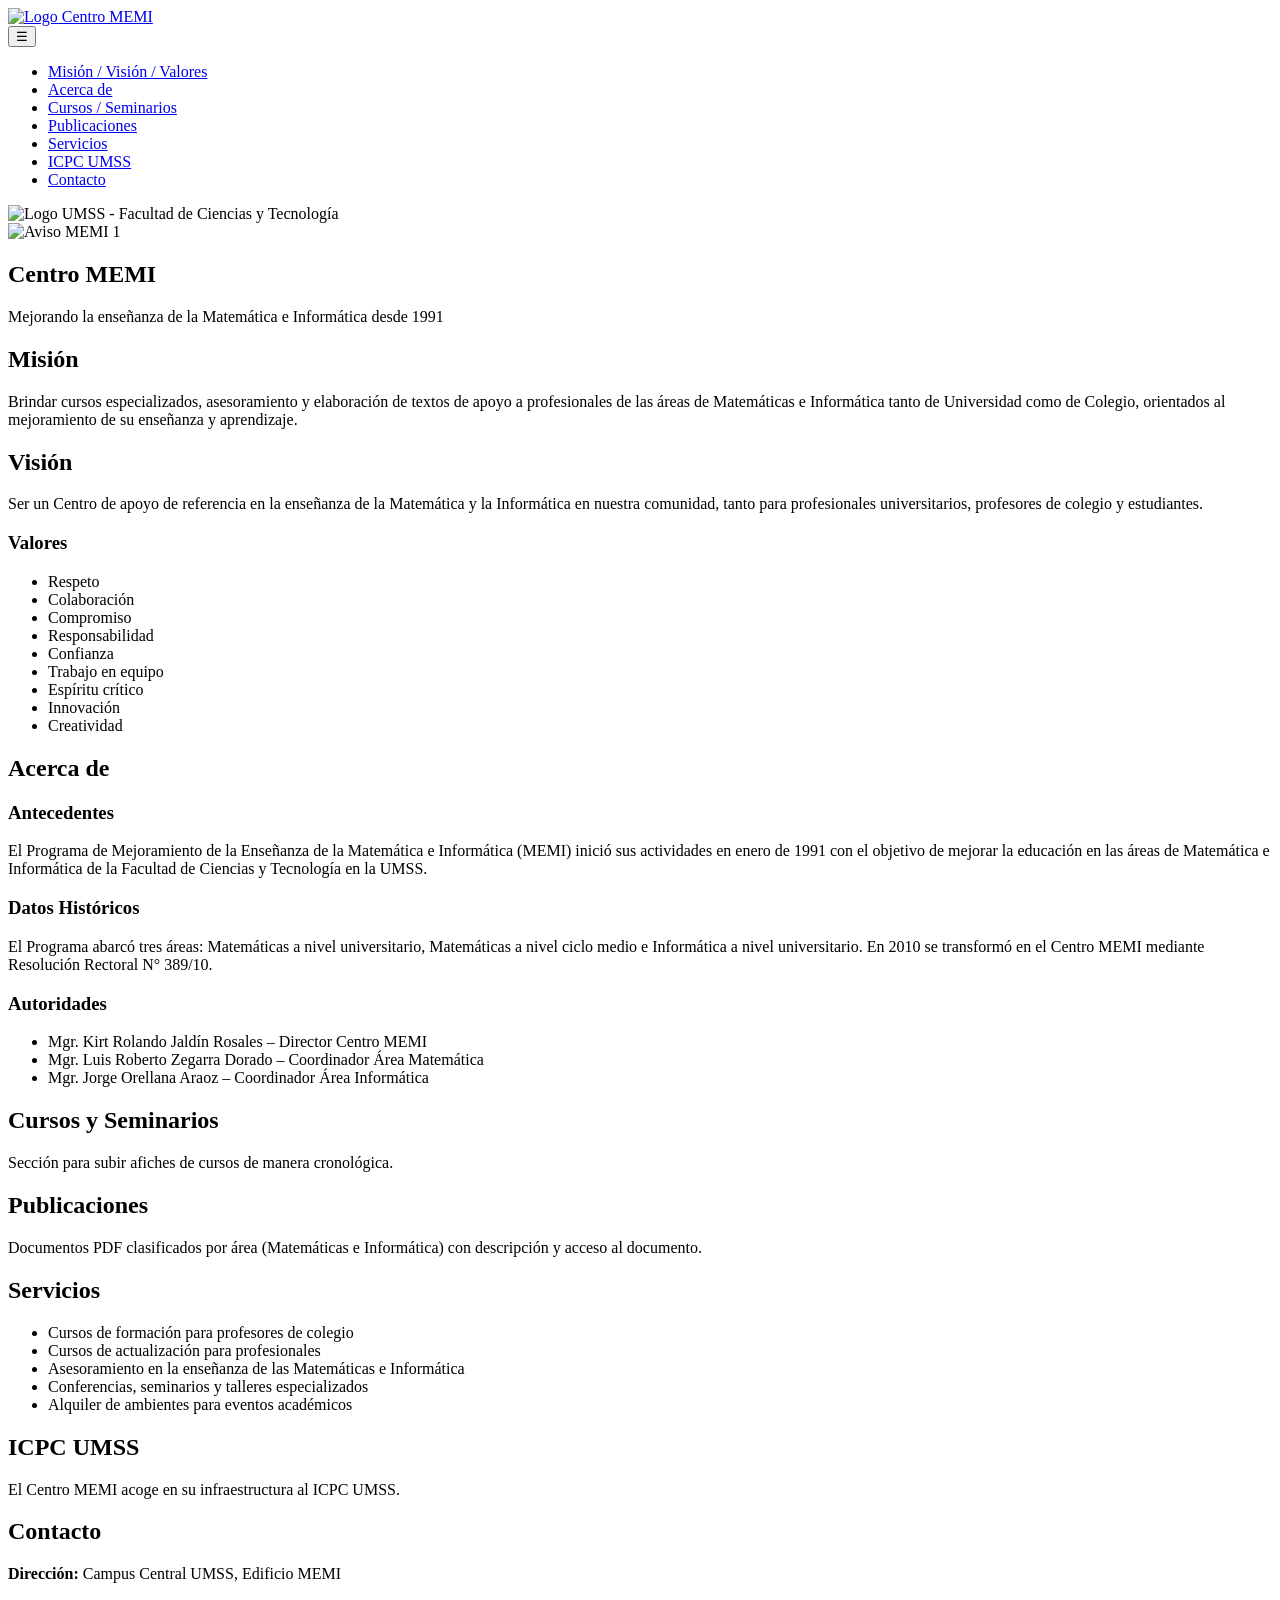
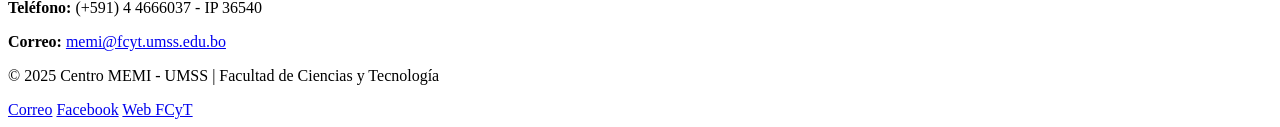
==== index.html @ d258f908 "Add header and footer components with partial loading functionality - Implemented header component w" ====
<!DOCTYPE html>
<html lang="es">
<head>
  <meta charset="UTF-8">
  <meta name="viewport" content="width=device-width, initial-scale=1.0">
  <title>Centro MEMI - UMSS</title>
  <meta name="description" content="Centro de Mejoramiento de la Enseñanza de la Matemática e Informática - UMSS. Cursos, publicaciones y servicios académicos.">
  <link rel="icon" type="image/png" href="img/logos/memi.png">
</head>

<body>

  <!-- Header -->
  <div id="header-container"></div>

  <!-- Carrusel / avisos -->
  <section class="carousel" id="carousel">
    <div class="carousel-item active">
      <img src="img/hero/hero1.jpg" alt="Aviso MEMI 1">
      <div class="carousel-caption">
        <h2>Centro MEMI</h2>
        <p>Mejorando la enseñanza de la Matemática e Informática desde 1991</p>
      </div>
    </div>
    <!-- Más slides aquí -->
  </section>

  <!-- Misión / Visión / Valores -->
  <section id="mvv">
    <div class="container">
      <h2>Misión</h2>
      <p>Brindar cursos especializados, asesoramiento y elaboración de textos de apoyo a profesionales de las áreas de Matemáticas e Informática tanto de Universidad como de Colegio, orientados al mejoramiento de su enseñanza y aprendizaje.</p>

      <h2>Visión</h2>
      <p>Ser un Centro de apoyo de referencia en la enseñanza de la Matemática y la Informática en nuestra comunidad, tanto para profesionales universitarios, profesores de colegio y estudiantes.</p>

      <h3>Valores</h3>
      <ul>
        <li>Respeto</li>
        <li>Colaboración</li>
        <li>Compromiso</li>
        <li>Responsabilidad</li>
        <li>Confianza</li>
        <li>Trabajo en equipo</li>
        <li>Espíritu crítico</li>
        <li>Innovación</li>
        <li>Creatividad</li>
      </ul>
    </div>
  </section>

  <!-- Acerca de -->
  <section id="about">
    <div class="container">
      <h2>Acerca de</h2>

      <article>
        <h3>Antecedentes</h3>
        <p>El Programa de Mejoramiento de la Enseñanza de la Matemática e Informática (MEMI) inició sus actividades en enero de 1991 con el objetivo de mejorar la educación en las áreas de Matemática e Informática de la Facultad de Ciencias y Tecnología en la UMSS.</p>
      </article>

      <article>
        <h3>Datos Históricos</h3>
        <p>El Programa abarcó tres áreas: Matemáticas a nivel universitario, Matemáticas a nivel ciclo medio e Informática a nivel universitario. En 2010 se transformó en el Centro MEMI mediante Resolución Rectoral N° 389/10.</p>
      </article>

      <article>
        <h3>Autoridades</h3>
        <ul>
          <li>Mgr. Kirt Rolando Jaldín Rosales – Director Centro MEMI</li>
          <li>Mgr. Luis Roberto Zegarra Dorado – Coordinador Área Matemática</li>
          <li>Mgr. Jorge Orellana Araoz – Coordinador Área Informática</li>
        </ul>
      </article>
    </div>
  </section>

  <!-- Cursos / Seminarios -->
  <section id="courses">
    <div class="container">
      <h2>Cursos y Seminarios</h2>
      <p>Sección para subir afiches de cursos de manera cronológica.</p>
      <!-- Aquí se mostrarán afiches (imágenes) dinámicamente -->
    </div>
  </section>

  <!-- Publicaciones -->
  <section id="publications">
    <div class="container">
      <h2>Publicaciones</h2>
      <p>Documentos PDF clasificados por área (Matemáticas e Informática) con descripción y acceso al documento.</p>
      <!-- Cards de publicaciones -->
    </div>
  </section>

  <!-- Servicios -->
  <section id="services">
    <div class="container">
      <h2>Servicios</h2>
      <ul>
        <li>Cursos de formación para profesores de colegio</li>
        <li>Cursos de actualización para profesionales</li>
        <li>Asesoramiento en la enseñanza de las Matemáticas e Informática</li>
        <li>Conferencias, seminarios y talleres especializados</li>
        <li>Alquiler de ambientes para eventos académicos</li>
      </ul>
    </div>
  </section>

  <!-- ICPC -->
  <section id="icpc">
    <div class="container">
      <h2>ICPC UMSS</h2>
      <p>El Centro MEMI acoge en su infraestructura al ICPC UMSS.</p>
      <!-- Aquí se podrán subir afiches, fotos y videos -->
    </div>
  </section>

  <!-- Contacto -->
  <section id="contact">
    <div class="container">
      <h2>Contacto</h2>
      <p><strong>Dirección:</strong> Campus Central UMSS, Edificio MEMI</p>
      <p><strong>Teléfono:</strong> (+591) 4 4666037 - IP 36540</p>
      <p><strong>Correo:</strong> <a href="mailto:memi@fcyt.umss.edu.bo">memi@fcyt.umss.edu.bo</a></p>
      <div id="map">
        <!-- Aquí irá un mapa embebido o imagen -->
      </div>
    </div>
  </section>

  <!-- Footer -->
  <footer>
    <div class="container footer-container">
      <p>© 2025 Centro MEMI - UMSS | Facultad de Ciencias y Tecnología</p>
      <div class="footer-links">
        <a href="mailto:memi@fcyt.umss.edu.bo">Correo</a>
        <a href="https://www.facebook.com/memiumss" target="_blank">Facebook</a>
        <a href="https://www.fcyt.umss.edu.bo" target="_blank">Web FCyT</a>
      </div>
    </div>
  </footer>

  <script type="module" src="js/entries/home.entry.js"></script>
</body>
</html>
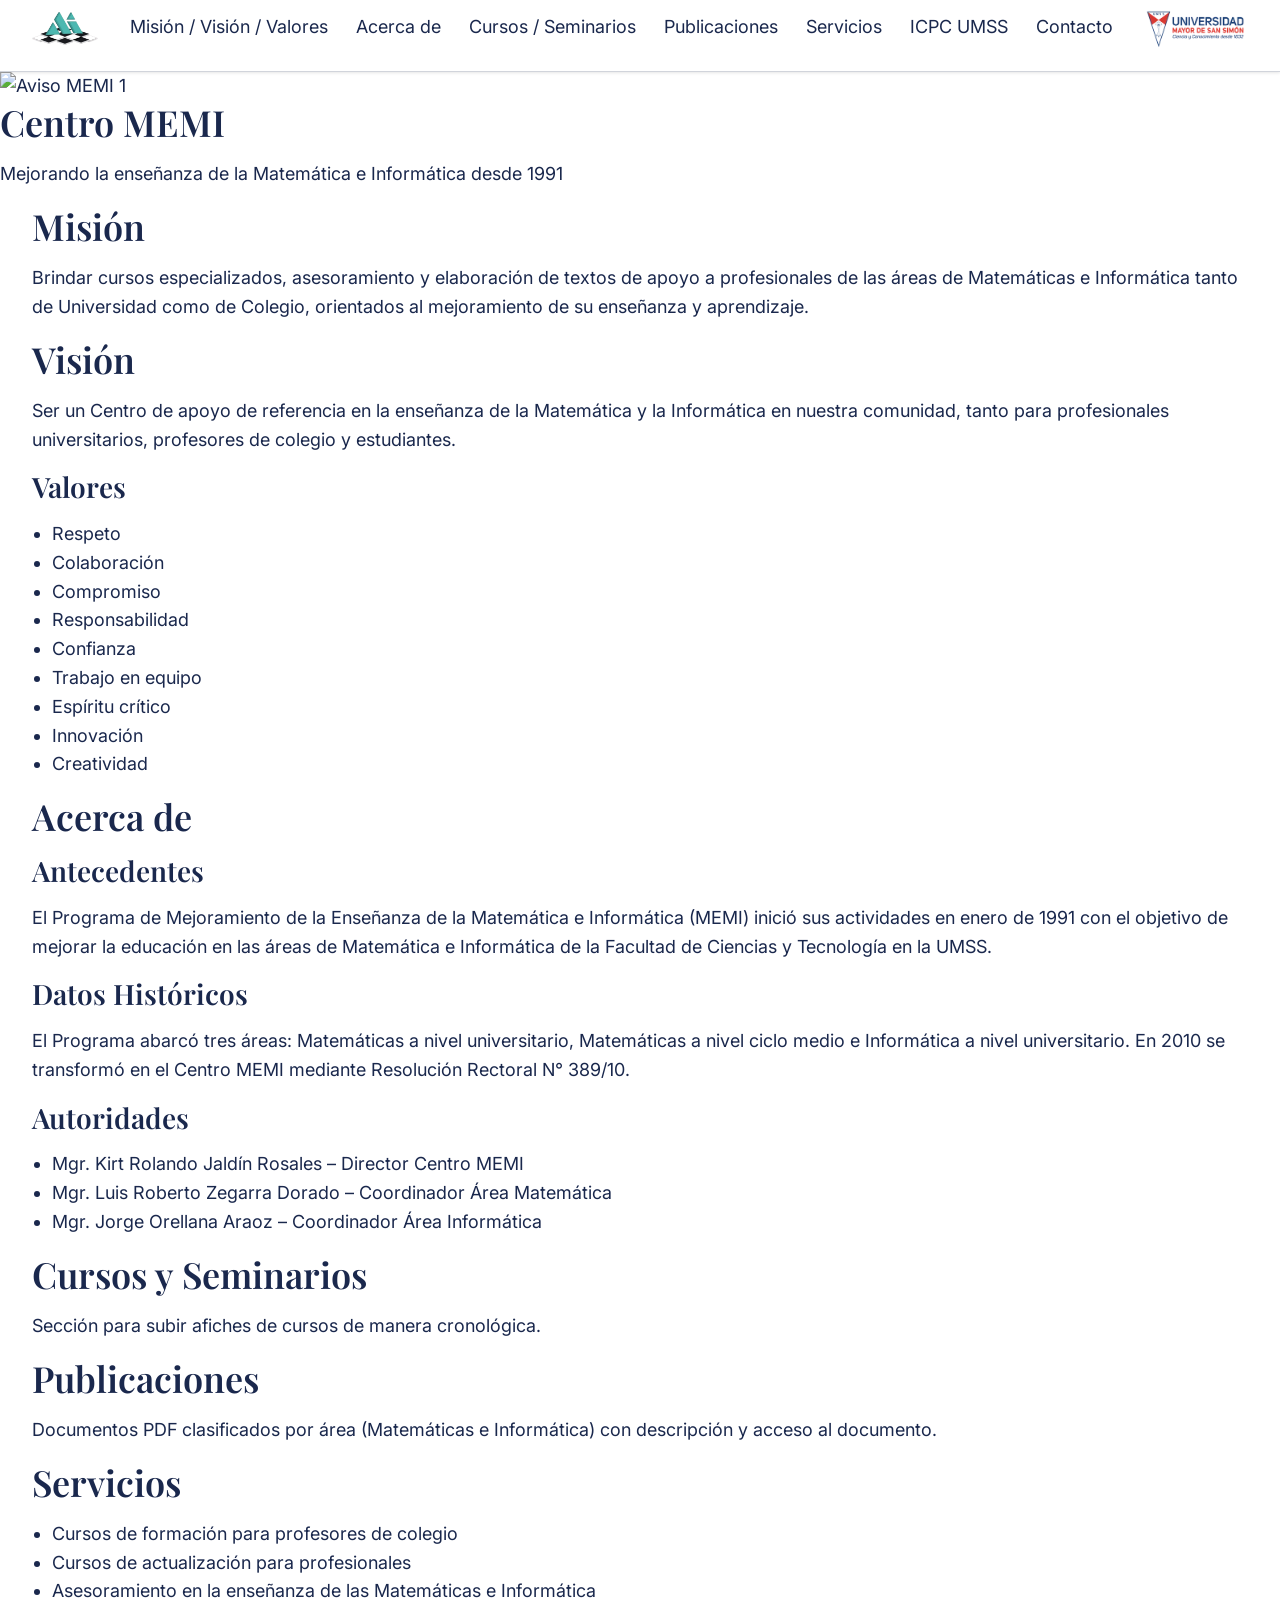
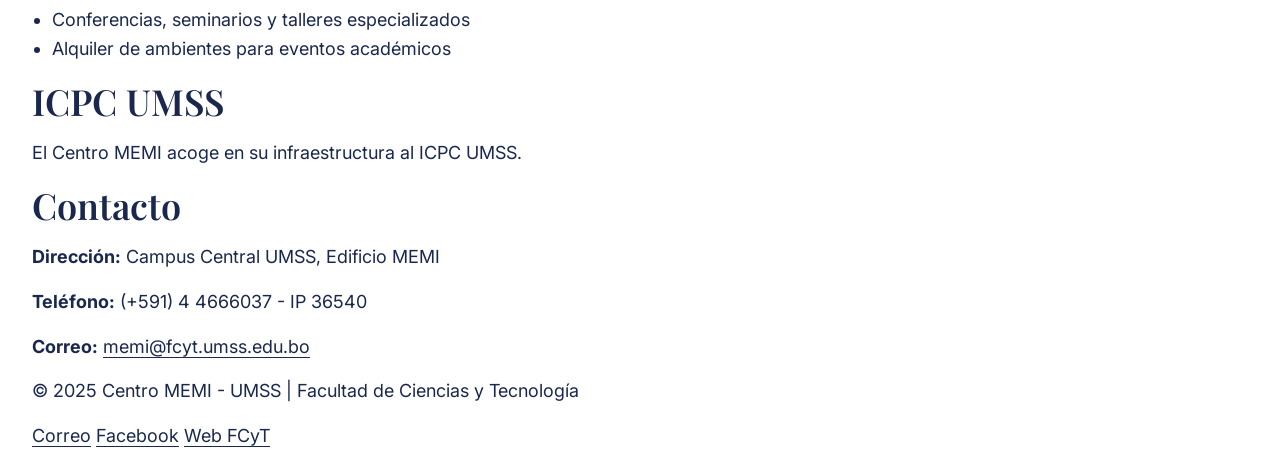
==== commit d0f7656b: "Enhance MEMI website styles and structure: add responsive layout, improve typography, implement mobi" ====
--- a/index.html
+++ b/index.html
@@ -4,8 +4,18 @@
   <meta charset="UTF-8">
   <meta name="viewport" content="width=device-width, initial-scale=1.0">
   <title>Centro MEMI - UMSS</title>
-  <meta name="description" content="Centro de Mejoramiento de la Enseñanza de la Matemática e Informática - UMSS. Cursos, publicaciones y servicios académicos.">
+  <meta name="description" content="Centro de Mejoramiento de la Enseñanza de la Matemática e Informática - UMSS.">
   <link rel="icon" type="image/png" href="img/logos/memi.png">
+
+  <!-- Vincular hojas de estilo en orden -->
+  <link rel="stylesheet" href="css/variables.css">
+  <link rel="stylesheet" href="css/base.css">
+  <link rel="stylesheet" href="css/layout.css">
+  <link rel="stylesheet" href="css/components.css">
+  <link rel="stylesheet" href="css/pages/home.css">
+
+  <!-- Tipografías externas (Google Fonts) -->
+  <link href="https://fonts.googleapis.com/css2?family=Inter:wght@400;500;600&family=Playfair+Display:wght@400;600&display=swap" rel="stylesheet">
 </head>
 
 <body>
@@ -130,16 +140,7 @@
   </section>
 
   <!-- Footer -->
-  <footer>
-    <div class="container footer-container">
-      <p>© 2025 Centro MEMI - UMSS | Facultad de Ciencias y Tecnología</p>
-      <div class="footer-links">
-        <a href="mailto:memi@fcyt.umss.edu.bo">Correo</a>
-        <a href="https://www.facebook.com/memiumss" target="_blank">Facebook</a>
-        <a href="https://www.fcyt.umss.edu.bo" target="_blank">Web FCyT</a>
-      </div>
-    </div>
-  </footer>
+  <div id="footer-container"></div>
 
   <script type="module" src="js/entries/home.entry.js"></script>
 </body>
--- a/css/variables.css
+++ b/css/variables.css
@@ -0,0 +1,92 @@
+:root {
+  /* Paleta de colores */
+  --color-azul-profundo: #1A284D;
+  --color-gris-claro: #f1f0f0;
+  --color-gris-medio: #B0B0B0;
+  --color-verde-memi: #349296;
+  --color-rojo-umss: #aa2b2c;
+  --color-blanco: #FFFFFF;
+
+  /* Tipografía */
+  --font-heading: 'Playfair Display', serif;
+  --font-body: 'Inter', sans-serif;
+  --weight-body: 400;
+  --weight-heading: 600;
+
+  /* Tamaños base (MÓVIL) */
+  --text-base: 16px;
+  --text-h1: 2.25rem;  /* ~36px en móvil */
+  --text-h2: 1.75rem;
+  --text-h3: 1.375rem;
+  --text-h4: 1.125rem;
+  --text-small: 0.875rem;
+
+  /* Alturas de línea */
+  --lh-body: 1.6;
+  --lh-heading: 1.2;
+
+  /* Espaciado (escala) */
+  --space-1: 0.25rem;
+  --space-2: 0.5rem;
+  --space-3: 0.75rem;
+  --space-4: 1rem;
+  --space-5: 1.5rem;
+  --space-6: 2rem;
+
+  /* Layout base */
+  --container-max: 1200px;
+  --gutter-inline: 1rem;      /* padding lateral en móvil */
+
+  /* Header */
+  --header-h-mobile: 56px;
+  --header-h-desktop: 72px;
+  --z-header: 1000;
+  --z-overlay: 1100;
+
+  /* Bordes, radios y sombras */
+  --radius-s: 6px;
+  --radius-m: 10px;
+  --shadow-1: 0 1px 3px rgb(0 0 0 / 10%);
+  --shadow-2: 0 6px 18px rgb(0 0 0 / 12%);
+
+  /* Estados de foco */
+  --focus-outline: 2px solid var(--color-verde-memi);
+  --focus-shadow: 0 0 0 3px rgb(52 146 150 / 35%);
+}
+
+/* Mejora tipográfica y layout en tablet+ */
+@media (min-width: 768px) {
+  :root {
+    --text-base: 17px;
+    --text-h1: 2.5rem;   /* ~40px */
+    --text-h2: 2rem;
+    --text-h3: 1.5rem;
+    --text-h4: 1.25rem;
+
+    --gutter-inline: 1.5rem;
+  }
+}
+
+/* Desktop amplio */
+@media (min-width: 1280px) {
+  :root {
+    --text-base: 18px;
+    --text-h1: 3rem;     /* ~48px */
+    --text-h2: 2.25rem;
+    --text-h3: 1.75rem;
+    --text-h4: 1.25rem;  /* mantenemos h4 cómodo */
+
+    --gutter-inline: 2rem;
+    --container-max: 1280px;
+  }
+}
+
+/* OPCIÓN alternativa: tipografía fluida con clamp() (si la prefieres en lugar de media queries)
+:root {
+  --text-base: clamp(15px, 1vw + 12px, 18px);
+  --text-h1: clamp(2rem, 4vw + 1rem, 3rem);
+  --text-h2: clamp(1.5rem, 2.5vw + 0.5rem, 2.25rem);
+  --text-h3: clamp(1.25rem, 1.2vw + 0.75rem, 1.75rem);
+  --text-h4: clamp(1.125rem, 0.6vw + 0.75rem, 1.25rem);
+}
+*/
--- a/css/base.css
+++ b/css/base.css
@@ -0,0 +1,83 @@
+/* Box sizing universal */
+*, *::before, *::after { box-sizing: border-box; }
+
+/* Preferencias y suavizados */
+html {
+  font-size: 100%;
+  -webkit-text-size-adjust: 100%;
+  color-scheme: light;
+  scroll-behavior: smooth;
+}
+
+/* Base tipográfica y colores */
+body {
+  margin: 0;
+  font-family: var(--font-body);
+  font-weight: var(--weight-body);
+  font-size: var(--text-base);
+  line-height: var(--lh-body);
+  color: var(--color-azul-profundo);
+  background-color: var(--color-blanco);
+  text-rendering: optimizeLegibility;
+  -webkit-font-smoothing: antialiased;
+  -moz-osx-font-smoothing: grayscale;
+}
+
+/* Headings */
+h1, h2, h3, h4 {
+  margin: 0 0 var(--space-4);
+  font-family: var(--font-heading);
+  font-weight: var(--weight-heading);
+  line-height: var(--lh-heading);
+  color: var(--color-azul-profundo);
+}
+h1 { font-size: var(--text-h1); }
+h2 { font-size: var(--text-h2); }
+h3 { font-size: var(--text-h3); }
+h4 { font-size: var(--text-h4); }
+
+p, ul, ol { margin: 0 0 var(--space-4); }
+ul, ol { padding-left: 1.25rem; }
+
+/* Imágenes y medios */
+img, svg, video, canvas {
+  display: block;
+  max-width: 100%;
+  height: auto;
+}
+
+/* Formularios */
+button, input, select, textarea {
+  font: inherit;
+  color: inherit;
+}
+
+/* Enlaces: accesibles y elegantes por defecto */
+a {
+  color: inherit;
+  text-decoration: underline;
+  text-underline-offset: 0.2em;
+  text-decoration-thickness: from-font;
+}
+a:hover { text-decoration-thickness: 0.14em; }
+a:focus-visible {
+  outline: var(--focus-outline);
+  outline-offset: 2px;
+  box-shadow: var(--focus-shadow);
+}
+
+/* Selección de texto */
+::selection {
+  background: var(--color-verde-memi);
+  color: var(--color-blanco);
+}
+
+/* Respeto a usuarios con motion reducido */
+@media (prefers-reduced-motion: reduce) {
+  * {
+    animation-duration: 0.01ms !important;
+    animation-iteration-count: 1 !important;
+    transition-duration: 0.01ms !important;
+    scroll-behavior: auto !important;
+  }
+}
--- a/css/layout.css
+++ b/css/layout.css
@@ -0,0 +1,59 @@
+/* ===== Contenedor fluido ===== */
+.container {
+  max-width: var(--container-max);
+  padding-inline: var(--gutter-inline);
+  margin-inline: auto;
+}
+
+/* ===== Header sticky (mobile first) ===== */
+header {
+  position: sticky;
+  top: 0;
+  z-index: var(--z-header);
+  background: var(--color-blanco);
+  border-bottom: 1px solid color-mix(in oklab, var(--color-azul-profundo) 20%, transparent);
+  box-shadow: var(--shadow-1);
+  min-height: var(--header-h-mobile);
+  display: block;
+}
+
+/* Distribución interna del header en móvil:
+   logo MEMI | toggle | logo UMSS */
+.header-container {
+  display: grid;
+  grid-template-columns: auto 48px auto;
+  align-items: center;
+  gap: var(--space-3);
+  min-height: var(--header-h-mobile);
+}
+
+/* Logos: altura coherente y sin deformación */
+.logo-memi img,
+.logo-umss img {
+  height: 36px;
+  width: auto;
+}
+
+/* Alineaciones por defecto (mobile):
+   MEMI a la izquierda, toggle centrado, UMSS a la derecha */
+.logo-memi { justify-self: start; }
+.menu-toggle { justify-self: center; }
+.logo-umss { justify-self: end; }
+
+/* Espaciado debajo del header para que el contenido no quede pegado */
+main { padding-top: var(--space-4); }
+
+/* ===== Breakpoint tablet/desktop ===== */
+@media (min-width: 768px) {
+  /* Header un poco más alto y con más “aire” */
+  header { min-height: var(--header-h-desktop); }
+
+  .header-container {
+    grid-template-columns: auto 1fr auto;   /* MEMI | NAV | UMSS */
+    gap: var(--space-4);
+  }
+
+  /* Logos ligeramente más grandes en desktop */
+  .logo-memi img,
+  .logo-umss img { height: 44px; }
+}
--- a/css/components.css
+++ b/css/components.css
@@ -0,0 +1,86 @@
+/* ===== Toggle (mobile) ===== */
+.menu-toggle {
+  appearance: none;
+  background: var(--color-blanco);
+  border: 1px solid var(--color-gris-medio);
+  border-radius: var(--radius-s);
+  line-height: 1;
+  padding: 0.5rem 0.75rem;
+  min-height: 44px;           /* touch target accesible */
+  min-width: 44px;
+  cursor: pointer;
+}
+.menu-toggle:focus-visible {
+  outline: var(--focus-outline);
+  box-shadow: var(--focus-shadow);
+}
+
+/* ===== Navegación (mobile first) ===== */
+.nav-menu {
+  display: none;              /* oculto por defecto en móvil */
+}
+.nav-menu.open {
+  display: block;             /* se abre con JS (class "open") */
+}
+
+/* Estilos del panel móvil cuando está abierto */
+.nav-menu.open ul {
+  list-style: none;
+  margin: 0;
+  padding: var(--space-3) 0;
+  border-top: 1px solid var(--color-gris-medio);
+}
+.nav-menu.open li + li { margin-top: 2px; }
+.nav-menu.open a {
+  display: block;
+  padding: 0.75rem;
+  border-radius: var(--radius-s);
+  text-decoration: none;
+  color: var(--color-azul-profundo);
+}
+.nav-menu.open a:hover {
+  background: var(--color-gris-claro);
+}
+.nav-menu.open a:focus-visible {
+  outline: var(--focus-outline);
+  box-shadow: var(--focus-shadow);
+}
+
+/* ===== Breakpoint: menú horizontal en ≥768px ===== */
+@media (min-width: 768px) {
+  /* Oculta el toggle, muestra nav en línea */
+  .menu-toggle { display: none; }
+  .nav-menu { display: block; }
+
+  .nav-menu ul {
+    display: flex;
+    align-items: center;
+    justify-content: center;     /* nav centrado */
+    list-style: none;
+    gap: clamp(0.5rem, 2vw, 1.25rem);
+    margin: 0;
+    padding: 0;
+  }
+
+  .nav-menu a {
+    display: inline-block;
+    padding: 0.5rem 0.25rem;
+    text-decoration: none;
+    color: var(--color-azul-profundo);
+    border-bottom: 2px solid transparent;
+    transition: border-color .2s ease;
+  }
+  .nav-menu a:hover {
+    border-bottom-color: var(--color-verde-memi); /* acento sutil */
+  }
+  .nav-menu a:focus-visible {
+    outline: var(--focus-outline);
+    box-shadow: var(--focus-shadow);
+  }
+}
+
+/* ===== Estado “activo” opcional (marca de sección) ===== */
+.nav-menu a.is-active {
+  border-bottom-color: var(--color-rojo-umss);
+  font-weight: 600;
+}
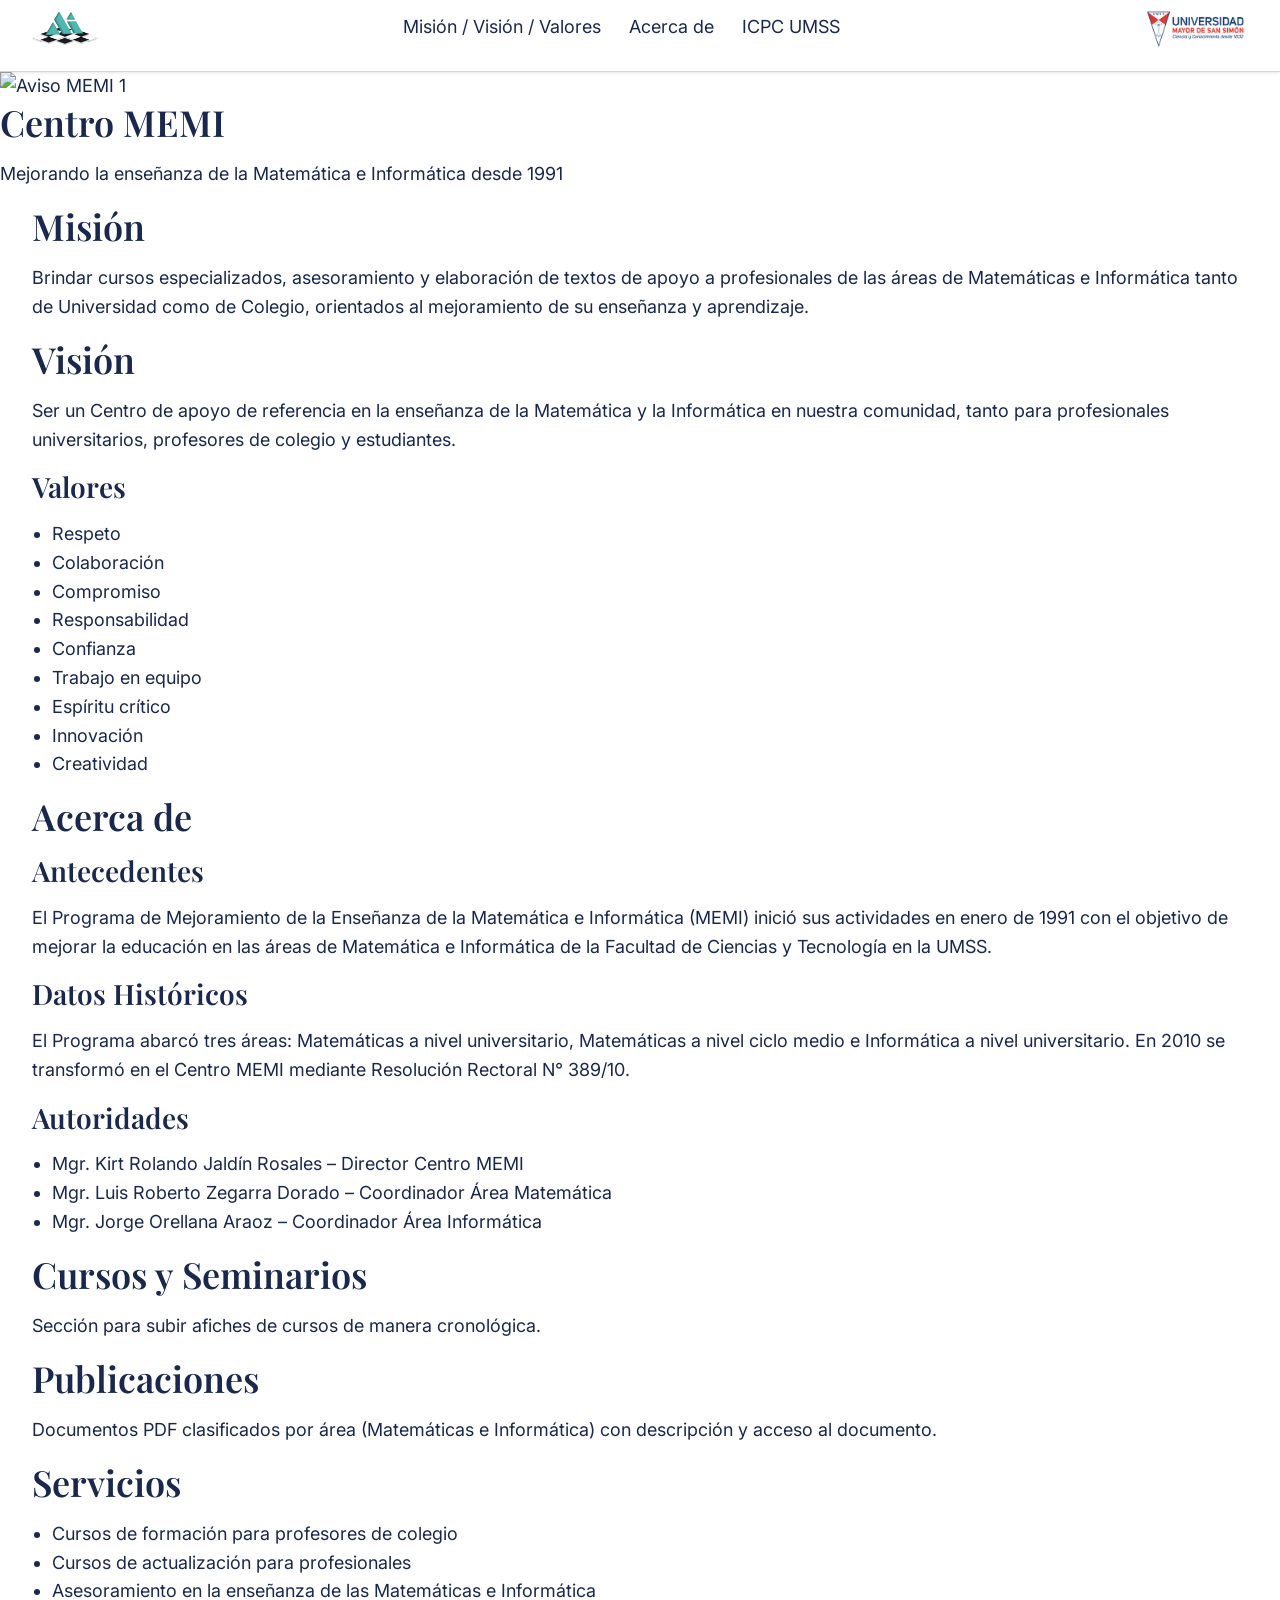
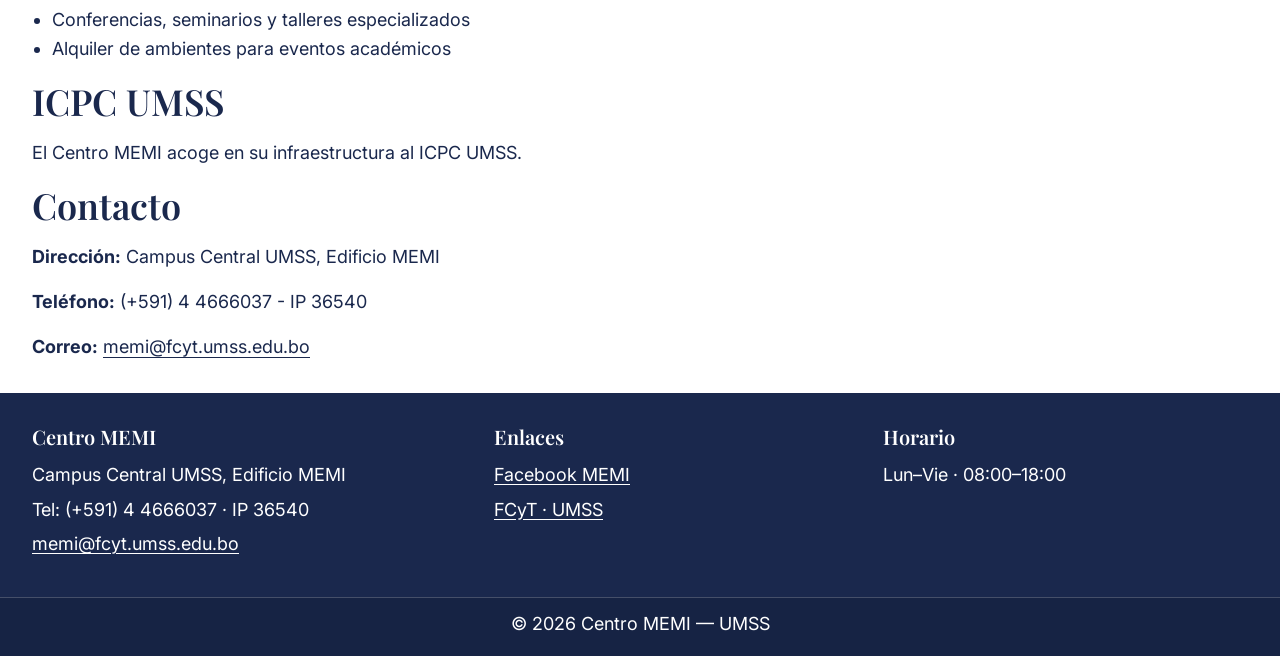
==== commit a48d07bb: "Implement mobile navigation panel: add styles and functionality for a collapsible navigation panel w" ====
--- a/index.html
+++ b/index.html
@@ -22,6 +22,8 @@
 
   <!-- Header -->
   <div id="header-container"></div>
+  
+
 
   <!-- Carrusel / avisos -->
   <section class="carousel" id="carousel">
--- a/css/layout.css
+++ b/css/layout.css
@@ -30,7 +30,7 @@
 /* Logos: altura coherente y sin deformación */
 .logo-memi img,
 .logo-umss img {
-  height: 36px;
+  height: 50px;
   width: auto;
 }
 
@@ -57,3 +57,38 @@
   .logo-memi img,
   .logo-umss img { height: 44px; }
 }
+
+/* ===== Footer (mobile first) ===== */
+footer {
+  background: var(--color-azul-profundo);
+  color: var(--color-blanco);
+  margin-top: var(--space-6);
+  box-shadow: var(--shadow-1) inset 0 1px 0 color-mix(in oklab, #000 10%, transparent);
+}
+
+.footer-container {
+  display: grid;
+  gap: var(--space-5);
+  padding-block: var(--space-6);
+}
+
+/* 3 columnas en tablet+ */
+@media (min-width: 768px) {
+  .footer-container {
+    grid-template-columns: 1.2fr 1fr 1fr;
+    align-items: start;
+  }
+}
+
+/* Banda inferior */
+.footer-bottom {
+  border-top: 1px solid color-mix(in oklab, var(--color-blanco) 20%, transparent);
+  background: color-mix(in oklab, var(--color-azul-profundo) 92%, black 8%);
+}
+.footer-bottom-inner {
+  padding-block: var(--space-3);
+  display: flex;
+  align-items: center;
+  justify-content: center;
+  text-align: center;
+}
--- a/css/components.css
+++ b/css/components.css
@@ -84,3 +84,119 @@
   border-bottom-color: var(--color-rojo-umss);
   font-weight: 600;
 }
+
+.footer-title {
+  margin: 0 0 var(--space-3);
+  font-family: var(--font-heading);
+  font-weight: 600;
+  line-height: var(--lh-heading);
+  font-size: var(--text-h4);
+  color: var(--color-blanco);
+}
+
+.footer-links {
+  list-style: none;
+  padding: 0;
+  margin: 0;
+}
+.footer-links li + li { margin-top: 0.35rem; }
+
+footer a {
+  color: var(--color-blanco);
+  text-decoration: underline;
+  text-underline-offset: 0.18em;
+}
+footer a:hover {
+  color: var(--color-verde-memi);
+}
+footer a:focus-visible {
+  outline: 2px solid var(--color-verde-memi);
+  outline-offset: 2px;
+  box-shadow: var(--focus-shadow);
+}
+
+/* Espaciado vertical de párrafos en el footer */
+footer p { margin: 0 0 0.35rem; }
+
+/* ===== Panel persiana (mobile first) ===== */
+.nav-panel {
+  background: var(--color-blanco);
+  border-bottom: 1px solid color-mix(in oklab, var(--color-azul-profundo) 15%, transparent);
+  overflow: hidden;                /* necesario para el slide */
+  max-height: 0;                   /* cerrado por defecto */
+  transition: max-height .28s ease;
+  will-change: max-height;
+}
+
+/* cuando JS quite hidden, usamos una clase para animar */
+.nav-panel.is-open {
+  /* max-height dinámico lo establecerá JS con scrollHeight */
+}
+
+/* lista y enlaces */
+.nav-panel-list {
+  list-style: none;
+  margin: 0;
+  padding: var(--space-2) var(--gutter-inline) var(--space-4);
+}
+.nav-panel-list > li + li { margin-top: 4px; }
+
+.nav-panel a {
+  display: block;
+  padding: .625rem .5rem;
+  border-radius: var(--radius-s);
+  color: var(--color-azul-profundo);
+  text-decoration: none;
+}
+.nav-panel a:hover { background: var(--color-gris-claro); }
+.nav-panel a:focus-visible {
+  outline: var(--focus-outline);
+  box-shadow: var(--focus-shadow);
+}
+
+/* ===== Submenú “Acerca de” ===== */
+.has-submenu { margin-top: 4px; }
+
+.submenu-toggle {
+  width: 100%;
+  text-align: left;
+  background: transparent;
+  border: 0;
+  padding: .625rem .5rem;
+  border-radius: var(--radius-s);
+  font: inherit;
+  color: var(--color-azul-profundo);
+  cursor: pointer;
+}
+.submenu-toggle:hover { background: var(--color-gris-claro); }
+.submenu-toggle:focus-visible {
+  outline: var(--focus-outline);
+  box-shadow: var(--focus-shadow);
+}
+
+.submenu {
+  list-style: none;
+  margin: 2px 0 0;
+  padding-left: 1rem;
+  border-left: 2px solid color-mix(in oklab, var(--color-azul-profundo) 20%, transparent);
+}
+.submenu li + li { margin-top: 2px; }
+.submenu a { padding: .5rem .25rem; }
+
+/* caret que rota al abrir */
+.caret {
+  float: right;
+  transition: transform .2s ease;
+}
+.submenu-toggle[aria-expanded="true"] .caret { transform: rotate(180deg); }
+
+/* ===== Desktop: ocultamos la persiana (usas tu nav de escritorio) ===== */
+@media (min-width: 768px) {
+  .nav-panel { display: none !important; }
+}
+
+/* Respeto motion reducido */
+@media (prefers-reduced-motion: reduce) {
+  .nav-panel { transition: none; }
+  .caret { transition: none; }
+}
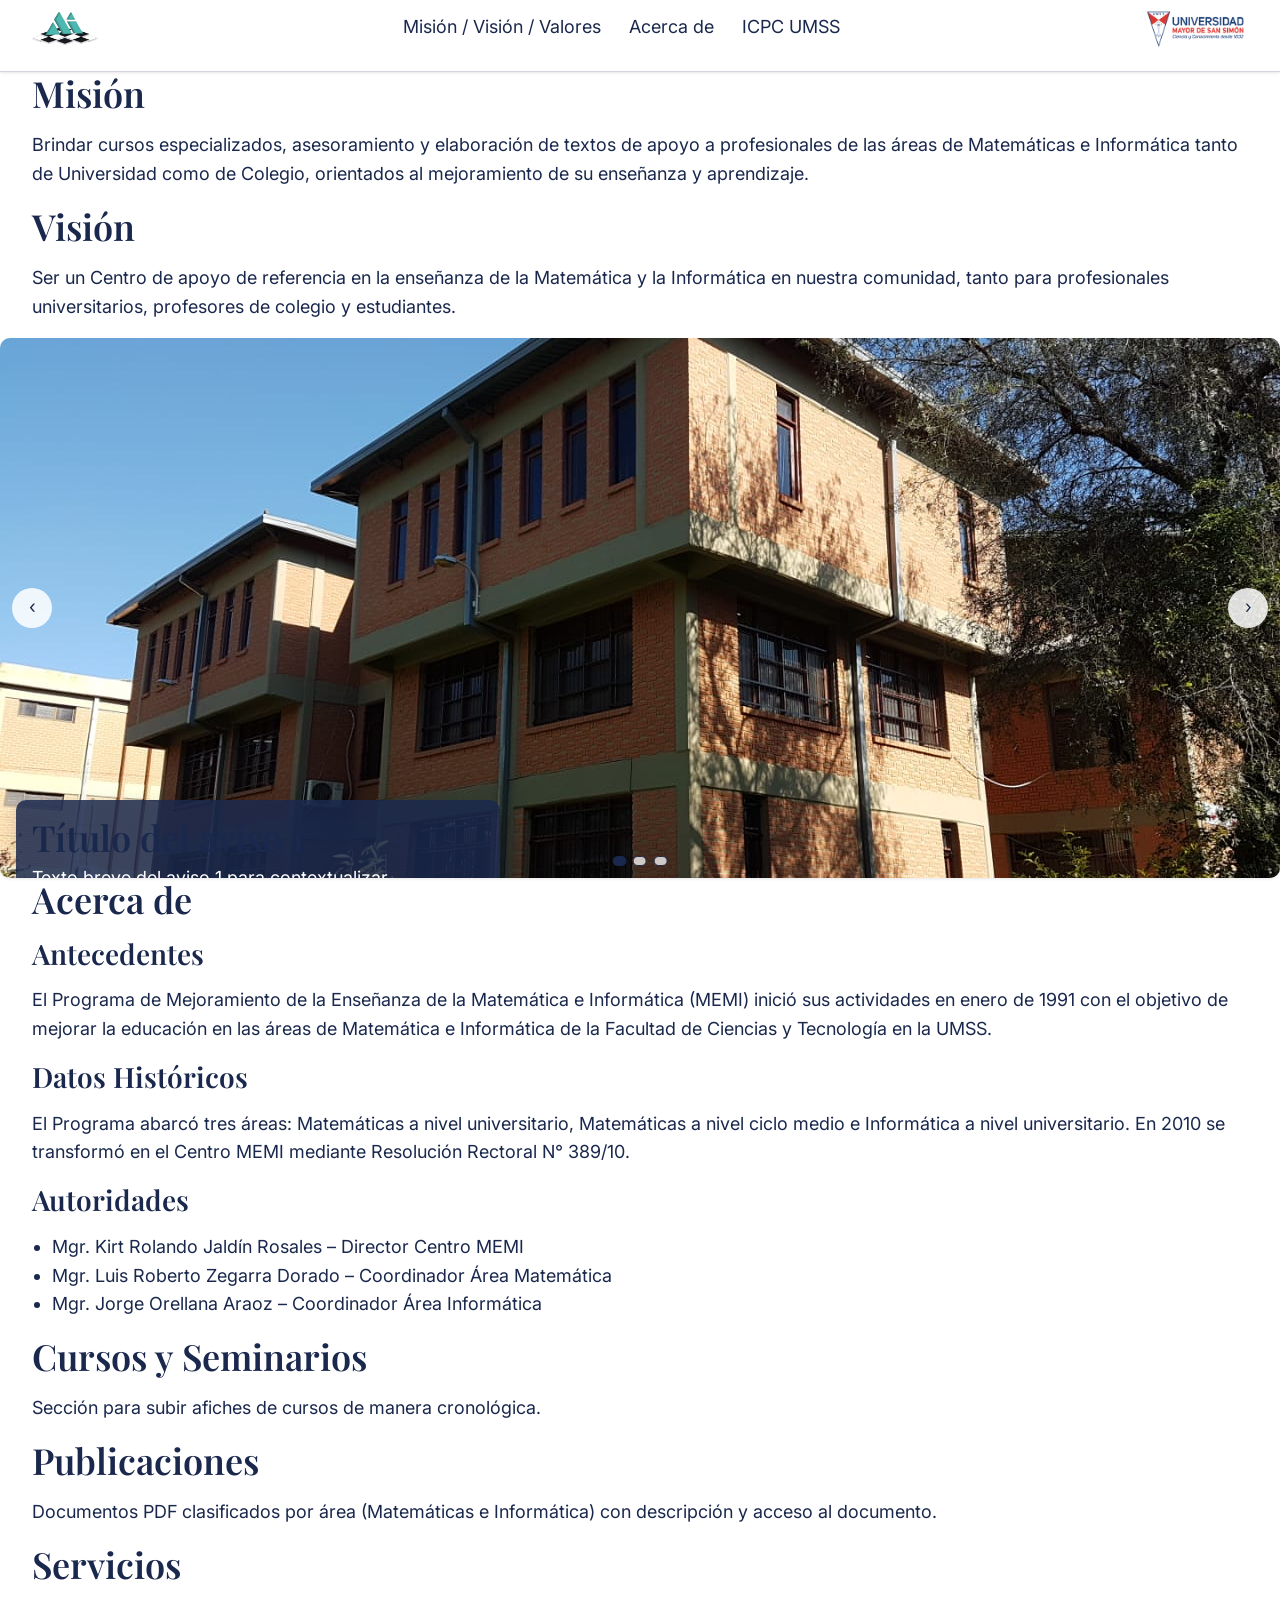
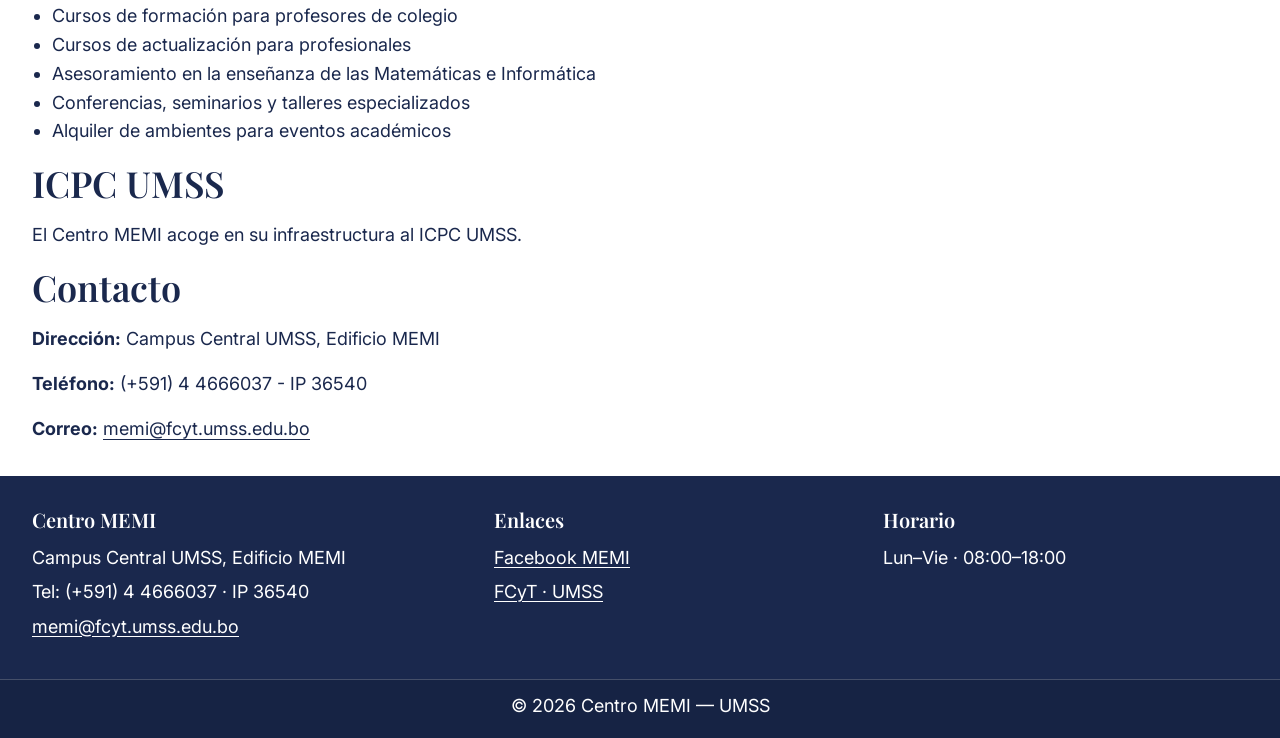
==== commit 53368409: "Add carousel component with autoplay and navigation features - Implemented carousel functionality in" ====
--- a/index.html
+++ b/index.html
@@ -8,11 +8,14 @@
   <link rel="icon" type="image/png" href="img/logos/memi.png">
 
   <!-- Vincular hojas de estilo en orden -->
-  <link rel="stylesheet" href="css/variables.css">
-  <link rel="stylesheet" href="css/base.css">
-  <link rel="stylesheet" href="css/layout.css">
-  <link rel="stylesheet" href="css/components.css">
-  <link rel="stylesheet" href="css/pages/home.css">
+  <link rel="stylesheet" href="/css/core/variables.css">
+  <link rel="stylesheet" href="/css/core/base.css">
+  <link rel="stylesheet" href="/css/core/layout.css">
+  <link rel="stylesheet" href="/css/components/navigation.css">
+  <link rel="stylesheet" href="/css/components/nav-panel.css">
+  <link rel="stylesheet" href="/css/components/carousel.css">
+  <link rel="stylesheet" href="/css/components/footer.css">
+  <link rel="stylesheet" href="/css/pages/home.css">
 
   <!-- Tipografías externas (Google Fonts) -->
   <link href="https://fonts.googleapis.com/css2?family=Inter:wght@400;500;600&family=Playfair+Display:wght@400;600&display=swap" rel="stylesheet">
@@ -22,20 +25,6 @@
 
   <!-- Header -->
   <div id="header-container"></div>
-  
-
-
-  <!-- Carrusel / avisos -->
-  <section class="carousel" id="carousel">
-    <div class="carousel-item active">
-      <img src="img/hero/hero1.jpg" alt="Aviso MEMI 1">
-      <div class="carousel-caption">
-        <h2>Centro MEMI</h2>
-        <p>Mejorando la enseñanza de la Matemática e Informática desde 1991</p>
-      </div>
-    </div>
-    <!-- Más slides aquí -->
-  </section>
 
   <!-- Misión / Visión / Valores -->
   <section id="mvv">
@@ -45,21 +34,11 @@
 
       <h2>Visión</h2>
       <p>Ser un Centro de apoyo de referencia en la enseñanza de la Matemática y la Informática en nuestra comunidad, tanto para profesionales universitarios, profesores de colegio y estudiantes.</p>
-
-      <h3>Valores</h3>
-      <ul>
-        <li>Respeto</li>
-        <li>Colaboración</li>
-        <li>Compromiso</li>
-        <li>Responsabilidad</li>
-        <li>Confianza</li>
-        <li>Trabajo en equipo</li>
-        <li>Espíritu crítico</li>
-        <li>Innovación</li>
-        <li>Creatividad</li>
-      </ul>
     </div>
   </section>
+
+  <!-- Carrusel / avisos -->
+  <div id="carousel-container"></div>
 
   <!-- Acerca de -->
   <section id="about">
@@ -144,6 +123,7 @@
   <!-- Footer -->
   <div id="footer-container"></div>
 
-  <script type="module" src="js/entries/home.entry.js"></script>
+  <script type="module" src="/js/entries/home.entry.js"></script>
 </body>
 </html>
+
--- a/css/core/variables.css
+++ b/css/core/variables.css
@@ -0,0 +1,83 @@
+:root {
+  /* Paleta de colores */
+  --color-azul-profundo: #1A284D;
+  --color-gris-claro: #f1f0f0;
+  --color-gris-medio: #B0B0B0;
+  --color-verde-memi: #349296;
+  --color-rojo-umss: #aa2b2c;
+  --color-blanco: #FFFFFF;
+
+  /* Tipografía */
+  --font-heading: 'Playfair Display', serif;
+  --font-body: 'Inter', sans-serif;
+  --weight-body: 400;
+  --weight-heading: 600;
+
+  /* Tamaños base (MÓVIL) */
+  --text-base: 16px;
+  --text-h1: 2.25rem;  /* ~36px en móvil */
+  --text-h2: 1.75rem;
+  --text-h3: 1.375rem;
+  --text-h4: 1.125rem;
+  --text-small: 0.875rem;
+
+  /* Alturas de línea */
+  --lh-body: 1.6;
+  --lh-heading: 1.2;
+
+  /* Espaciado (escala) */
+  --space-1: 0.25rem;
+  --space-2: 0.5rem;
+  --space-3: 0.75rem;
+  --space-4: 1rem;
+  --space-5: 1.5rem;
+  --space-6: 2rem;
+
+  /* Layout base */
+  --container-max: 1200px;
+  --gutter-inline: 1rem;      /* padding lateral en móvil */
+
+  /* Header */
+  --header-h-mobile: 56px;
+  --header-h-desktop: 72px;
+  --z-header: 1000;
+  --z-overlay: 1100;
+
+  /* Bordes, radios y sombras */
+  --radius-s: 6px;
+  --radius-m: 10px;
+  --shadow-1: 0 1px 3px rgb(0 0 0 / 10%);
+  --shadow-2: 0 6px 18px rgb(0 0 0 / 12%);
+
+  /* Estados de foco */
+  --focus-outline: 2px solid var(--color-verde-memi);
+  --focus-shadow: 0 0 0 3px rgb(52 146 150 / 35%);
+}
+
+/* Mejora tipográfica y layout en tablet+ */
+@media (min-width: 768px) {
+  :root {
+    --text-base: 17px;
+    --text-h1: 2.5rem;   /* ~40px */
+    --text-h2: 2rem;
+    --text-h3: 1.5rem;
+    --text-h4: 1.25rem;
+
+    --gutter-inline: 1.5rem;
+  }
+}
+
+/* Desktop amplio */
+@media (min-width: 1280px) {
+  :root {
+    --text-base: 18px;
+    --text-h1: 3rem;     /* ~48px */
+    --text-h2: 2.25rem;
+    --text-h3: 1.75rem;
+    --text-h4: 1.25rem;  /* mantenemos h4 cómodo */
+
+    --gutter-inline: 2rem;
+    --container-max: 1280px;
+  }
+}
+
--- a/css/core/base.css
+++ b/css/core/base.css
@@ -0,0 +1,83 @@
+/* Box sizing universal */
+*, *::before, *::after { box-sizing: border-box; }
+
+/* Preferencias y suavizados */
+html {
+  font-size: 100%;
+  -webkit-text-size-adjust: 100%;
+  color-scheme: light;
+  scroll-behavior: smooth;
+}
+
+/* Base tipográfica y colores */
+body {
+  margin: 0;
+  font-family: var(--font-body);
+  font-weight: var(--weight-body);
+  font-size: var(--text-base);
+  line-height: var(--lh-body);
+  color: var(--color-azul-profundo);
+  background-color: var(--color-blanco);
+  text-rendering: optimizeLegibility;
+  -webkit-font-smoothing: antialiased;
+  -moz-osx-font-smoothing: grayscale;
+}
+
+/* Headings */
+h1, h2, h3, h4 {
+  margin: 0 0 var(--space-4);
+  font-family: var(--font-heading);
+  font-weight: var(--weight-heading);
+  line-height: var(--lh-heading);
+  color: var(--color-azul-profundo);
+}
+h1 { font-size: var(--text-h1); }
+h2 { font-size: var(--text-h2); }
+h3 { font-size: var(--text-h3); }
+h4 { font-size: var(--text-h4); }
+
+p, ul, ol { margin: 0 0 var(--space-4); }
+ul, ol { padding-left: 1.25rem; }
+
+/* Imágenes y medios */
+img, svg, video, canvas {
+  display: block;
+  max-width: 100%;
+  height: auto;
+}
+
+/* Formularios */
+button, input, select, textarea {
+  font: inherit;
+  color: inherit;
+}
+
+/* Enlaces: accesibles y elegantes por defecto */
+a {
+  color: inherit;
+  text-decoration: underline;
+  text-underline-offset: 0.2em;
+  text-decoration-thickness: from-font;
+}
+a:hover { text-decoration-thickness: 0.14em; }
+a:focus-visible {
+  outline: var(--focus-outline);
+  outline-offset: 2px;
+  box-shadow: var(--focus-shadow);
+}
+
+/* Selección de texto */
+::selection {
+  background: var(--color-verde-memi);
+  color: var(--color-blanco);
+}
+
+/* Respeto a usuarios con motion reducido */
+@media (prefers-reduced-motion: reduce) {
+  * {
+    animation-duration: 0.01ms !important;
+    animation-iteration-count: 1 !important;
+    transition-duration: 0.01ms !important;
+    scroll-behavior: auto !important;
+  }
+}
--- a/css/core/layout.css
+++ b/css/core/layout.css
@@ -0,0 +1,94 @@
+/* ===== Contenedor fluido ===== */
+.container {
+  max-width: var(--container-max);
+  padding-inline: var(--gutter-inline);
+  margin-inline: auto;
+}
+
+/* ===== Header sticky (mobile first) ===== */
+header {
+  position: sticky;
+  top: 0;
+  z-index: var(--z-header);
+  background: var(--color-blanco);
+  border-bottom: 1px solid color-mix(in oklab, var(--color-azul-profundo) 20%, transparent);
+  box-shadow: var(--shadow-1);
+  min-height: var(--header-h-mobile);
+  display: block;
+}
+
+/* Distribución interna del header en móvil:
+   logo MEMI | toggle | logo UMSS */
+.header-container {
+  display: grid;
+  grid-template-columns: auto 48px auto;
+  align-items: center;
+  gap: var(--space-3);
+  min-height: var(--header-h-mobile);
+}
+
+/* Logos: altura coherente y sin deformación */
+.logo-memi img,
+.logo-umss img {
+  height: 50px;
+  width: auto;
+}
+
+/* Alineaciones por defecto (mobile):
+   MEMI a la izquierda, toggle centrado, UMSS a la derecha */
+.logo-memi { justify-self: start; }
+.menu-toggle { justify-self: center; }
+.logo-umss { justify-self: end; }
+
+/* Espaciado debajo del header para que el contenido no quede pegado */
+main { padding-top: var(--space-4); }
+
+/* ===== Breakpoint tablet/desktop ===== */
+@media (min-width: 768px) {
+  /* Header un poco más alto y con más “aire” */
+  header { min-height: var(--header-h-desktop); }
+
+  .header-container {
+    grid-template-columns: auto 1fr auto;   /* MEMI | NAV | UMSS */
+    gap: var(--space-4);
+  }
+
+  /* Logos ligeramente más grandes en desktop */
+  .logo-memi img,
+  .logo-umss img { height: 44px; }
+}
+
+/* ===== Footer (mobile first) ===== */
+footer {
+  background: var(--color-azul-profundo);
+  color: var(--color-blanco);
+  margin-top: var(--space-6);
+  box-shadow: var(--shadow-1) inset 0 1px 0 color-mix(in oklab, #000 10%, transparent);
+}
+
+.footer-container {
+  display: grid;
+  gap: var(--space-5);
+  padding-block: var(--space-6);
+}
+
+/* 3 columnas en tablet+ */
+@media (min-width: 768px) {
+  .footer-container {
+    grid-template-columns: 1.2fr 1fr 1fr;
+    align-items: start;
+  }
+}
+
+/* Banda inferior */
+.footer-bottom {
+  border-top: 1px solid color-mix(in oklab, var(--color-blanco) 20%, transparent);
+  background: color-mix(in oklab, var(--color-azul-profundo) 92%, black 8%);
+}
+.footer-bottom-inner {
+  padding-block: var(--space-3);
+  display: flex;
+  align-items: center;
+  justify-content: center;
+  text-align: center;
+}
--- a/css/components/navigation.css
+++ b/css/components/navigation.css
@@ -0,0 +1,81 @@
+/* Navigation toggle and horizontal menu */
+.menu-toggle {
+  appearance: none;
+  background: var(--color-blanco);
+  border: 1px solid var(--color-gris-medio);
+  border-radius: var(--radius-s);
+  line-height: 1;
+  padding: 0.5rem 0.75rem;
+  min-height: 44px;           /* touch target accesible */
+  min-width: 44px;
+  cursor: pointer;
+}
+.menu-toggle:focus-visible {
+  outline: var(--focus-outline);
+  box-shadow: var(--focus-shadow);
+}
+
+.nav-menu {
+  display: none;              /* oculto por defecto en movil */
+}
+.nav-menu.open {
+  display: block;             /* se abre con JS (class "open") */
+}
+
+.nav-menu.open ul {
+  list-style: none;
+  margin: 0;
+  padding: var(--space-3) 0;
+  border-top: 1px solid var(--color-gris-medio);
+}
+.nav-menu.open li + li { margin-top: 2px; }
+.nav-menu.open a {
+  display: block;
+  padding: 0.75rem;
+  border-radius: var(--radius-s);
+  text-decoration: none;
+  color: var(--color-azul-profundo);
+}
+.nav-menu.open a:hover {
+  background: var(--color-gris-claro);
+}
+.nav-menu.open a:focus-visible {
+  outline: var(--focus-outline);
+  box-shadow: var(--focus-shadow);
+}
+
+@media (min-width: 768px) {
+  .menu-toggle { display: none; }
+  .nav-menu { display: block; }
+
+  .nav-menu ul {
+    display: flex;
+    align-items: center;
+    justify-content: center;     /* nav centrado */
+    list-style: none;
+    gap: clamp(0.5rem, 2vw, 1.25rem);
+    margin: 0;
+    padding: 0;
+  }
+
+  .nav-menu a {
+    display: inline-block;
+    padding: 0.5rem 0.25rem;
+    text-decoration: none;
+    color: var(--color-azul-profundo);
+    border-bottom: 2px solid transparent;
+    transition: border-color .2s ease;
+  }
+  .nav-menu a:hover {
+    border-bottom-color: var(--color-verde-memi); /* acento sutil */
+  }
+  .nav-menu a:focus-visible {
+    outline: var(--focus-outline);
+    box-shadow: var(--focus-shadow);
+  }
+}
+
+.nav-menu a.is-active {
+  border-bottom-color: var(--color-rojo-umss);
+  font-weight: 600;
+}
--- a/css/components/nav-panel.css
+++ b/css/components/nav-panel.css
@@ -0,0 +1,76 @@
+/* Mobile offcanvas navigation panel */
+.nav-panel {
+  background: var(--color-blanco);
+  border-bottom: 1px solid color-mix(in oklab, var(--color-azul-profundo) 15%, transparent);
+  overflow: hidden;                /* necesario para el slide */
+  max-height: 0;                   /* cerrado por defecto */
+  transition: max-height .28s ease;
+  will-change: max-height;
+}
+
+.nav-panel.is-open {
+  /* max-height dinamico lo establece JS mediante scrollHeight */
+}
+
+.nav-panel-list {
+  list-style: none;
+  margin: 0;
+  padding: var(--space-2) var(--gutter-inline) var(--space-4);
+}
+.nav-panel-list > li + li { margin-top: 4px; }
+
+.nav-panel a {
+  display: block;
+  padding: .625rem .5rem;
+  border-radius: var(--radius-s);
+  color: var(--color-azul-profundo);
+  text-decoration: none;
+}
+.nav-panel a:hover { background: var(--color-gris-claro); }
+.nav-panel a:focus-visible {
+  outline: var(--focus-outline);
+  box-shadow: var(--focus-shadow);
+}
+
+.has-submenu { margin-top: 4px; }
+
+.submenu-toggle {
+  width: 100%;
+  text-align: left;
+  background: transparent;
+  border: 0;
+  padding: .625rem .5rem;
+  border-radius: var(--radius-s);
+  font: inherit;
+  color: var(--color-azul-profundo);
+  cursor: pointer;
+}
+.submenu-toggle:hover { background: var(--color-gris-claro); }
+.submenu-toggle:focus-visible {
+  outline: var(--focus-outline);
+  box-shadow: var(--focus-shadow);
+}
+
+.submenu {
+  list-style: none;
+  margin: 2px 0 0;
+  padding-left: 1rem;
+  border-left: 2px solid color-mix(in oklab, var(--color-azul-profundo) 20%, transparent);
+}
+.submenu li + li { margin-top: 2px; }
+.submenu a { padding: .5rem .25rem; }
+
+.caret {
+  float: right;
+  transition: transform .2s ease;
+}
+.submenu-toggle[aria-expanded="true"] .caret { transform: rotate(180deg); }
+
+@media (min-width: 768px) {
+  .nav-panel { display: none !important; }
+}
+
+@media (prefers-reduced-motion: reduce) {
+  .nav-panel { transition: none; }
+  .caret { transition: none; }
+}
--- a/css/components/carousel.css
+++ b/css/components/carousel.css
@@ -0,0 +1,107 @@
+/* ===== Carousel ===== */
+.carousel {
+  position: relative;
+  width: 100%;
+  height: 540px;
+  overflow: hidden;
+  border-radius: var(--radius-m);
+  box-shadow: var(--shadow-1);
+  background: var(--color-gris-claro);
+}
+
+.carousel-track {
+  display: flex;
+  transition: transform .4s ease;
+  will-change: transform;
+}
+
+.carousel-slide {
+  min-width: 100%;
+  position: relative;
+  isolation: isolate;
+}
+
+.carousel-slide img {
+  width: 100%;
+  height: auto;
+  display: block;
+  aspect-ratio: 16 / 8;
+  object-fit: cover; 
+}
+
+/* Caption en tarjeta */
+.carousel-caption {
+  position: absolute;
+  inset: auto var(--space-4) var(--space-4) var(--space-4);
+  max-width: min(44ch, 85%);
+  background: color-mix(in oklab, var(--color-azul-profundo) 85%, transparent);
+  color: var(--color-blanco);
+  padding: var(--space-4);
+  border-radius: var(--radius-m);
+  box-shadow: var(--shadow-2);
+}
+.carousel-caption h2 { margin: 0 0 .35rem; font-family: var(--font-heading); }
+.carousel-caption p  { margin: 0 0 .5rem; }
+.carousel-cta {
+  display: inline-block;
+  padding: .5rem .75rem;
+  border-radius: var(--radius-s);
+  background: var(--color-verde-memi);
+  color: var(--color-blanco);
+  text-decoration: none;
+}
+.carousel-cta:hover { filter: brightness(0.95); }
+
+/* Flechas */
+.carousel-btn {
+  position: absolute;
+  top: 50%;
+  translate: 0 -50%;
+  z-index: 2;
+  border: 0;
+  width: 40px;
+  height: 40px;
+  border-radius: 999px;
+  background: color-mix(in oklab, var(--color-blanco) 85%, transparent);
+  color: var(--color-azul-profundo);
+  cursor: pointer;
+}
+.carousel-btn:hover { background: var(--color-blanco); }
+.carousel-btn:focus-visible { outline: var(--focus-outline); box-shadow: var(--focus-shadow); }
+.carousel-btn.prev { left: var(--space-3); }
+.carousel-btn.next { right: var(--space-3); }
+
+/* Dots */
+.carousel-dots {
+  position: absolute;
+  bottom: var(--space-3);
+  left: 50%;
+  translate: -50% 0;
+  display: flex;
+  gap: .4rem;
+}
+.carousel-dots .dot {
+  width: 10px; height: 10px;
+  border-radius: 999px;
+  border: 1px solid var(--color-azul-profundo);
+  background: var(--color-blanco);
+  opacity: .75;
+  cursor: pointer;
+}
+.carousel-dots .dot.is-active {
+  background: var(--color-azul-profundo);
+  opacity: 1;
+}
+
+/* Responsive refinements */
+@media (max-width: 767px) {
+  .carousel-slide {
+    min-height: 540px;         
+  }
+
+  .carousel-slide img {
+    height: 100%;
+    width: 100%;
+    object-fit: cover;
+  }
+}
--- a/css/components/footer.css
+++ b/css/components/footer.css
@@ -0,0 +1,32 @@
+/* Footer typography and links */
+.footer-title {
+  margin: 0 0 var(--space-3);
+  font-family: var(--font-heading);
+  font-weight: 600;
+  line-height: var(--lh-heading);
+  font-size: var(--text-h4);
+  color: var(--color-blanco);
+}
+
+.footer-links {
+  list-style: none;
+  padding: 0;
+  margin: 0;
+}
+.footer-links li + li { margin-top: 0.35rem; }
+
+footer a {
+  color: var(--color-blanco);
+  text-decoration: underline;
+  text-underline-offset: 0.18em;
+}
+footer a:hover {
+  color: var(--color-verde-memi);
+}
+footer a:focus-visible {
+  outline: 2px solid var(--color-verde-memi);
+  outline-offset: 2px;
+  box-shadow: var(--focus-shadow);
+}
+
+footer p { margin: 0 0 0.35rem; }
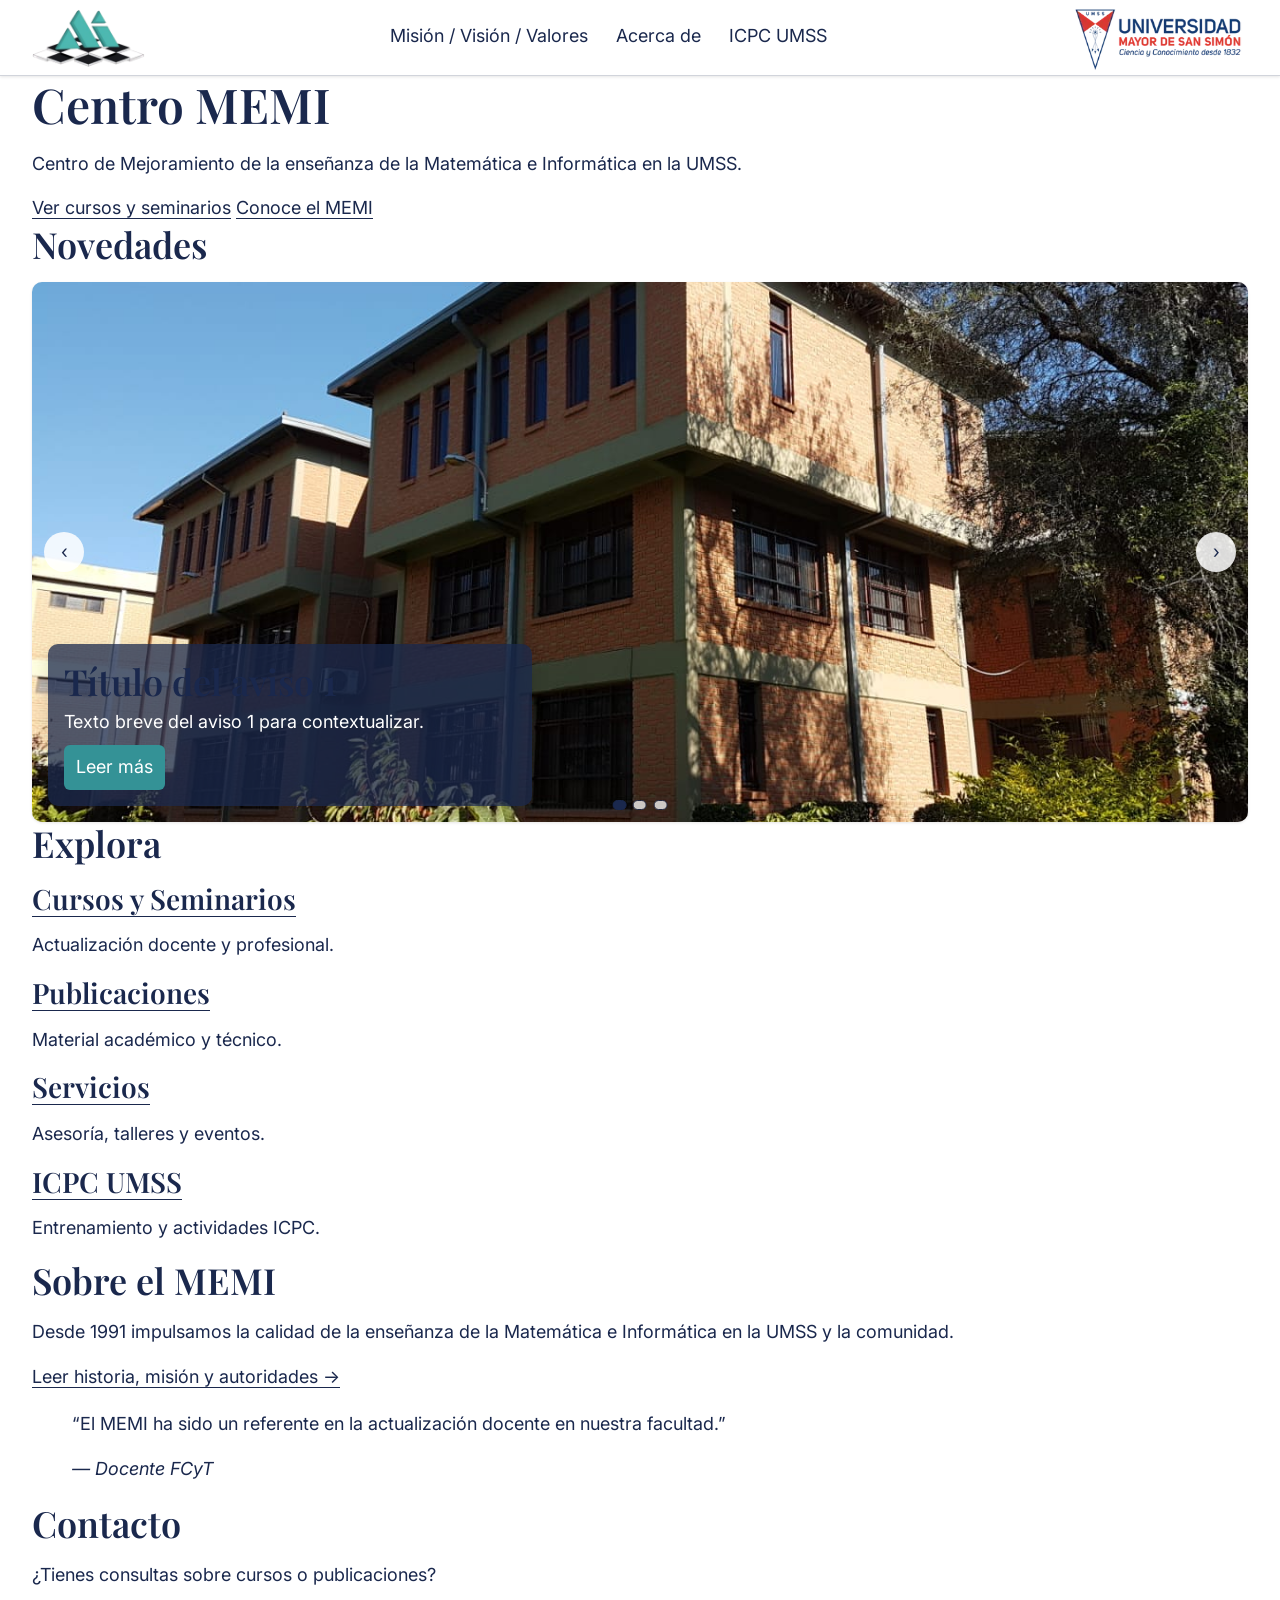
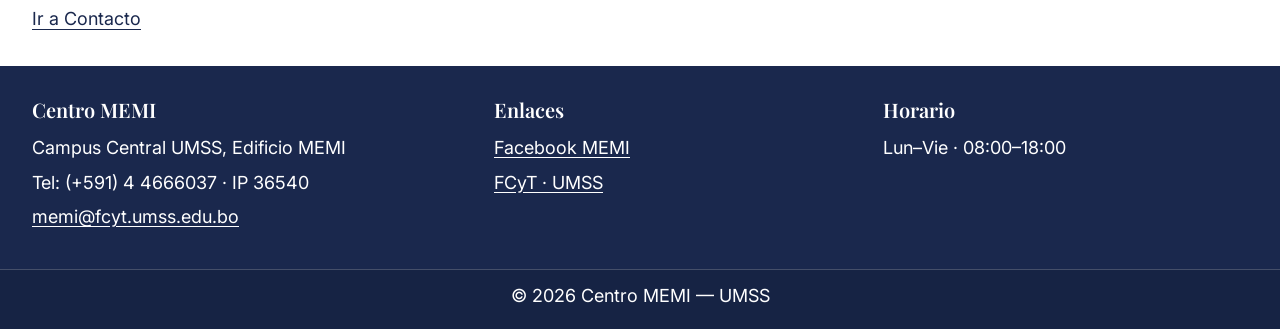
==== commit 5fd610fc: "Add entry point scripts and create new HTML pages for About, Courses, and ICPC sections - Implemente" ====
--- a/index.html
+++ b/index.html
@@ -1,129 +1,107 @@
 <!DOCTYPE html>
 <html lang="es">
 <head>
-  <meta charset="UTF-8">
-  <meta name="viewport" content="width=device-width, initial-scale=1.0">
+  <meta charset="UTF-8" />
+  <meta name="viewport" content="width=device-width, initial-scale=1.0" />
   <title>Centro MEMI - UMSS</title>
-  <meta name="description" content="Centro de Mejoramiento de la Enseñanza de la Matemática e Informática - UMSS.">
-  <link rel="icon" type="image/png" href="img/logos/memi.png">
+  <meta name="description" content="Centro MEMI: apoyo a la enseñanza de Matemática e Informática en la UMSS." />
+  <link rel="icon" type="image/png" href="img/logos/memi.png" />
 
-  <!-- Vincular hojas de estilo en orden -->
-  <link rel="stylesheet" href="/css/core/variables.css">
-  <link rel="stylesheet" href="/css/core/base.css">
-  <link rel="stylesheet" href="/css/core/layout.css">
-  <link rel="stylesheet" href="/css/components/navigation.css">
-  <link rel="stylesheet" href="/css/components/nav-panel.css">
-  <link rel="stylesheet" href="/css/components/carousel.css">
-  <link rel="stylesheet" href="/css/components/footer.css">
-  <link rel="stylesheet" href="/css/pages/home.css">
+  <!-- CSS core y de componentes existentes -->
+  <link rel="stylesheet" href="/css/core/variables.css" />
+  <link rel="stylesheet" href="/css/core/base.css" />
+  <link rel="stylesheet" href="/css/core/layout.css" />
+  <link rel="stylesheet" href="/css/components/navigation.css" />
+  <link rel="stylesheet" href="/css/components/nav-panel.css" />
+  <link rel="stylesheet" href="/css/components/carousel.css" />
+  <link rel="stylesheet" href="/css/components/footer.css" />
+  <link rel="stylesheet" href="/css/pages/home.css" />
 
-  <!-- Tipografías externas (Google Fonts) -->
-  <link href="https://fonts.googleapis.com/css2?family=Inter:wght@400;500;600&family=Playfair+Display:wght@400;600&display=swap" rel="stylesheet">
+  <!-- Tipografías -->
+  <link href="https://fonts.googleapis.com/css2?family=Inter:wght@400;500;600&family=Playfair+Display:wght@400;600&display=swap" rel="stylesheet" />
 </head>
-
 <body>
 
-  <!-- Header -->
+  <!-- Header (inyectado) -->
   <div id="header-container"></div>
 
-  <!-- Misión / Visión / Valores -->
-  <section id="mvv">
+  <!-- HERO: Propuesta de valor + CTAs -->
+  <section id="hero">
     <div class="container">
-      <h2>Misión</h2>
-      <p>Brindar cursos especializados, asesoramiento y elaboración de textos de apoyo a profesionales de las áreas de Matemáticas e Informática tanto de Universidad como de Colegio, orientados al mejoramiento de su enseñanza y aprendizaje.</p>
-
-      <h2>Visión</h2>
-      <p>Ser un Centro de apoyo de referencia en la enseñanza de la Matemática y la Informática en nuestra comunidad, tanto para profesionales universitarios, profesores de colegio y estudiantes.</p>
-    </div>
-  </section>
-
-  <!-- Carrusel / avisos -->
-  <div id="carousel-container"></div>
-
-  <!-- Acerca de -->
-  <section id="about">
-    <div class="container">
-      <h2>Acerca de</h2>
-
-      <article>
-        <h3>Antecedentes</h3>
-        <p>El Programa de Mejoramiento de la Enseñanza de la Matemática e Informática (MEMI) inició sus actividades en enero de 1991 con el objetivo de mejorar la educación en las áreas de Matemática e Informática de la Facultad de Ciencias y Tecnología en la UMSS.</p>
-      </article>
-
-      <article>
-        <h3>Datos Históricos</h3>
-        <p>El Programa abarcó tres áreas: Matemáticas a nivel universitario, Matemáticas a nivel ciclo medio e Informática a nivel universitario. En 2010 se transformó en el Centro MEMI mediante Resolución Rectoral N° 389/10.</p>
-      </article>
-
-      <article>
-        <h3>Autoridades</h3>
-        <ul>
-          <li>Mgr. Kirt Rolando Jaldín Rosales – Director Centro MEMI</li>
-          <li>Mgr. Luis Roberto Zegarra Dorado – Coordinador Área Matemática</li>
-          <li>Mgr. Jorge Orellana Araoz – Coordinador Área Informática</li>
-        </ul>
-      </article>
-    </div>
-  </section>
-
-  <!-- Cursos / Seminarios -->
-  <section id="courses">
-    <div class="container">
-      <h2>Cursos y Seminarios</h2>
-      <p>Sección para subir afiches de cursos de manera cronológica.</p>
-      <!-- Aquí se mostrarán afiches (imágenes) dinámicamente -->
-    </div>
-  </section>
-
-  <!-- Publicaciones -->
-  <section id="publications">
-    <div class="container">
-      <h2>Publicaciones</h2>
-      <p>Documentos PDF clasificados por área (Matemáticas e Informática) con descripción y acceso al documento.</p>
-      <!-- Cards de publicaciones -->
-    </div>
-  </section>
-
-  <!-- Servicios -->
-  <section id="services">
-    <div class="container">
-      <h2>Servicios</h2>
-      <ul>
-        <li>Cursos de formación para profesores de colegio</li>
-        <li>Cursos de actualización para profesionales</li>
-        <li>Asesoramiento en la enseñanza de las Matemáticas e Informática</li>
-        <li>Conferencias, seminarios y talleres especializados</li>
-        <li>Alquiler de ambientes para eventos académicos</li>
-      </ul>
-    </div>
-  </section>
-
-  <!-- ICPC -->
-  <section id="icpc">
-    <div class="container">
-      <h2>ICPC UMSS</h2>
-      <p>El Centro MEMI acoge en su infraestructura al ICPC UMSS.</p>
-      <!-- Aquí se podrán subir afiches, fotos y videos -->
-    </div>
-  </section>
-
-  <!-- Contacto -->
-  <section id="contact">
-    <div class="container">
-      <h2>Contacto</h2>
-      <p><strong>Dirección:</strong> Campus Central UMSS, Edificio MEMI</p>
-      <p><strong>Teléfono:</strong> (+591) 4 4666037 - IP 36540</p>
-      <p><strong>Correo:</strong> <a href="mailto:memi@fcyt.umss.edu.bo">memi@fcyt.umss.edu.bo</a></p>
-      <div id="map">
-        <!-- Aquí irá un mapa embebido o imagen -->
+      <h1>Centro MEMI</h1>
+      <p>Centro de Mejoramiento de la enseñanza de la Matemática e Informática en la UMSS.</p>
+      <div class="actions">
+        <a class="btn btn-primary" href="/pages/courses.html">Ver cursos y seminarios</a>
+        <a class="btn btn-secondary" href="/pages/about.html">Conoce el MEMI</a>
       </div>
     </div>
   </section>
 
-  <!-- Footer -->
+  <!-- AVISOS / NOTICIAS (corto) -->
+  <section id="notices">
+    <div class="container">
+      <h2>Novedades</h2>
+      <div id="carousel-container"></div>
+    </div>
+  </section>
+
+  <!-- DESTACADOS / ACCESOS RÁPIDOS -->
+  <section id="highlights">
+    <div class="container">
+      <h2>Explora</h2>
+      <div class="grid">
+        <article class="card">
+          <h3><a href="/pages/courses.html">Cursos y Seminarios</a></h3>
+          <p>Actualización docente y profesional.</p>
+        </article>
+        <article class="card">
+          <h3><a href="/pages/publications.html">Publicaciones</a></h3>
+          <p>Material académico y técnico.</p>
+        </article>
+        <article class="card">
+          <h3><a href="/pages/services.html">Servicios</a></h3>
+          <p>Asesoría, talleres y eventos.</p>
+        </article>
+        <article class="card">
+          <h3><a href="/pages/icpc.html">ICPC UMSS</a></h3>
+          <p>Entrenamiento y actividades ICPC.</p>
+        </article>
+      </div>
+    </div>
+  </section>
+
+  <!-- SOBRE EL MEMI (teaser muy breve) -->
+  <section id="about-teaser">
+    <div class="container">
+      <h2>Sobre el MEMI</h2>
+      <p>Desde 1991 impulsamos la calidad de la enseñanza de la Matemática e Informática en la UMSS y la comunidad.</p>
+      <p><a class="link" href="/pages/about.html">Leer historia, misión y autoridades →</a></p>
+    </div>
+  </section>
+
+  <!-- TESTIMONIO / IMPACTO (opcional, 1 pieza breve) -->
+  <section id="impact" aria-label="Impacto">
+    <div class="container">
+      <blockquote>
+        <p>“El MEMI ha sido un referente en la actualización docente en nuestra facultad.”</p>
+        <cite>— Docente FCyT</cite>
+      </blockquote>
+    </div>
+  </section>
+
+  <!-- CONTACTO (CTA breve) -->
+  <section id="contact-cta">
+    <div class="container">
+      <h2>Contacto</h2>
+      <p>¿Tienes consultas sobre cursos o publicaciones?</p>
+      <p><a class="btn" href="/pages/contact.html">Ir a Contacto</a></p>
+    </div>
+  </section>
+
+  <!-- Footer (inyectado) -->
   <div id="footer-container"></div>
 
+  <!-- Entrada JS (tu setup actual) -->
   <script type="module" src="/js/entries/home.entry.js"></script>
 </body>
 </html>
-
--- a/css/core/layout.css
+++ b/css/core/layout.css
@@ -55,7 +55,7 @@
 
   /* Logos ligeramente más grandes en desktop */
   .logo-memi img,
-  .logo-umss img { height: 44px; }
+  .logo-umss img { height: 75px; }
 }
 
 /* ===== Footer (mobile first) ===== */
--- a/css/components/carousel.css
+++ b/css/components/carousel.css
@@ -11,22 +11,28 @@
 
 .carousel-track {
   display: flex;
+  height: 100%;
   transition: transform .4s ease;
   will-change: transform;
 }
 
 .carousel-slide {
   min-width: 100%;
+  height: 100%;
   position: relative;
   isolation: isolate;
+  display: flex;
+  align-items: center;
+  justify-content: center;
+  background: var(--color-gris-claro);
 }
 
 .carousel-slide img {
   width: 100%;
-  height: auto;
+  height: 100%;
   display: block;
-  aspect-ratio: 16 / 8;
-  object-fit: cover; 
+  object-fit: contain;
+  object-position: center;
 }
 
 /* Caption en tarjeta */
@@ -34,7 +40,8 @@
   position: absolute;
   inset: auto var(--space-4) var(--space-4) var(--space-4);
   max-width: min(44ch, 85%);
-  background: color-mix(in oklab, var(--color-azul-profundo) 85%, transparent);
+  background: rgba(26, 40, 77, 0.75); /* fallback when color-mix unsupported */
+  background: color-mix(in oklab, var(--color-azul-profundo) 75%, transparent);
   color: var(--color-blanco);
   padding: var(--space-4);
   border-radius: var(--radius-m);
@@ -96,12 +103,35 @@
 /* Responsive refinements */
 @media (max-width: 767px) {
   .carousel-slide {
-    min-height: 540px;         
+    min-height: 540px;
   }
 
   .carousel-slide img {
     height: 100%;
     width: 100%;
-    object-fit: cover;
+    object-fit: contain;
   }
 }
+/* Altura consistente por relación de aspecto */
+.carousel-slide {
+  aspect-ratio: 16 / 10;        /* móvil: más alto para que el texto respire */
+  position: relative;
+  overflow: hidden;              /* recorta la imagen sobrante */
+}
+
+/* La imagen siempre llena el slide */
+.carousel-slide img {
+  width: 100%;
+  height: 100%;
+  object-fit: cover;             /* rellena y recorta sin deformar */
+  object-position: center;       /* ajusta el foco si hace falta */
+  display: block;
+}
+
+/* En pantallas mayores, banner más panorámico */
+@media (min-width: 768px) {
+  .carousel-slide { aspect-ratio: 16 / 7; }
+}
+@media (min-width: 1280px) {
+  .carousel-slide { aspect-ratio: 21 / 9; }
+}
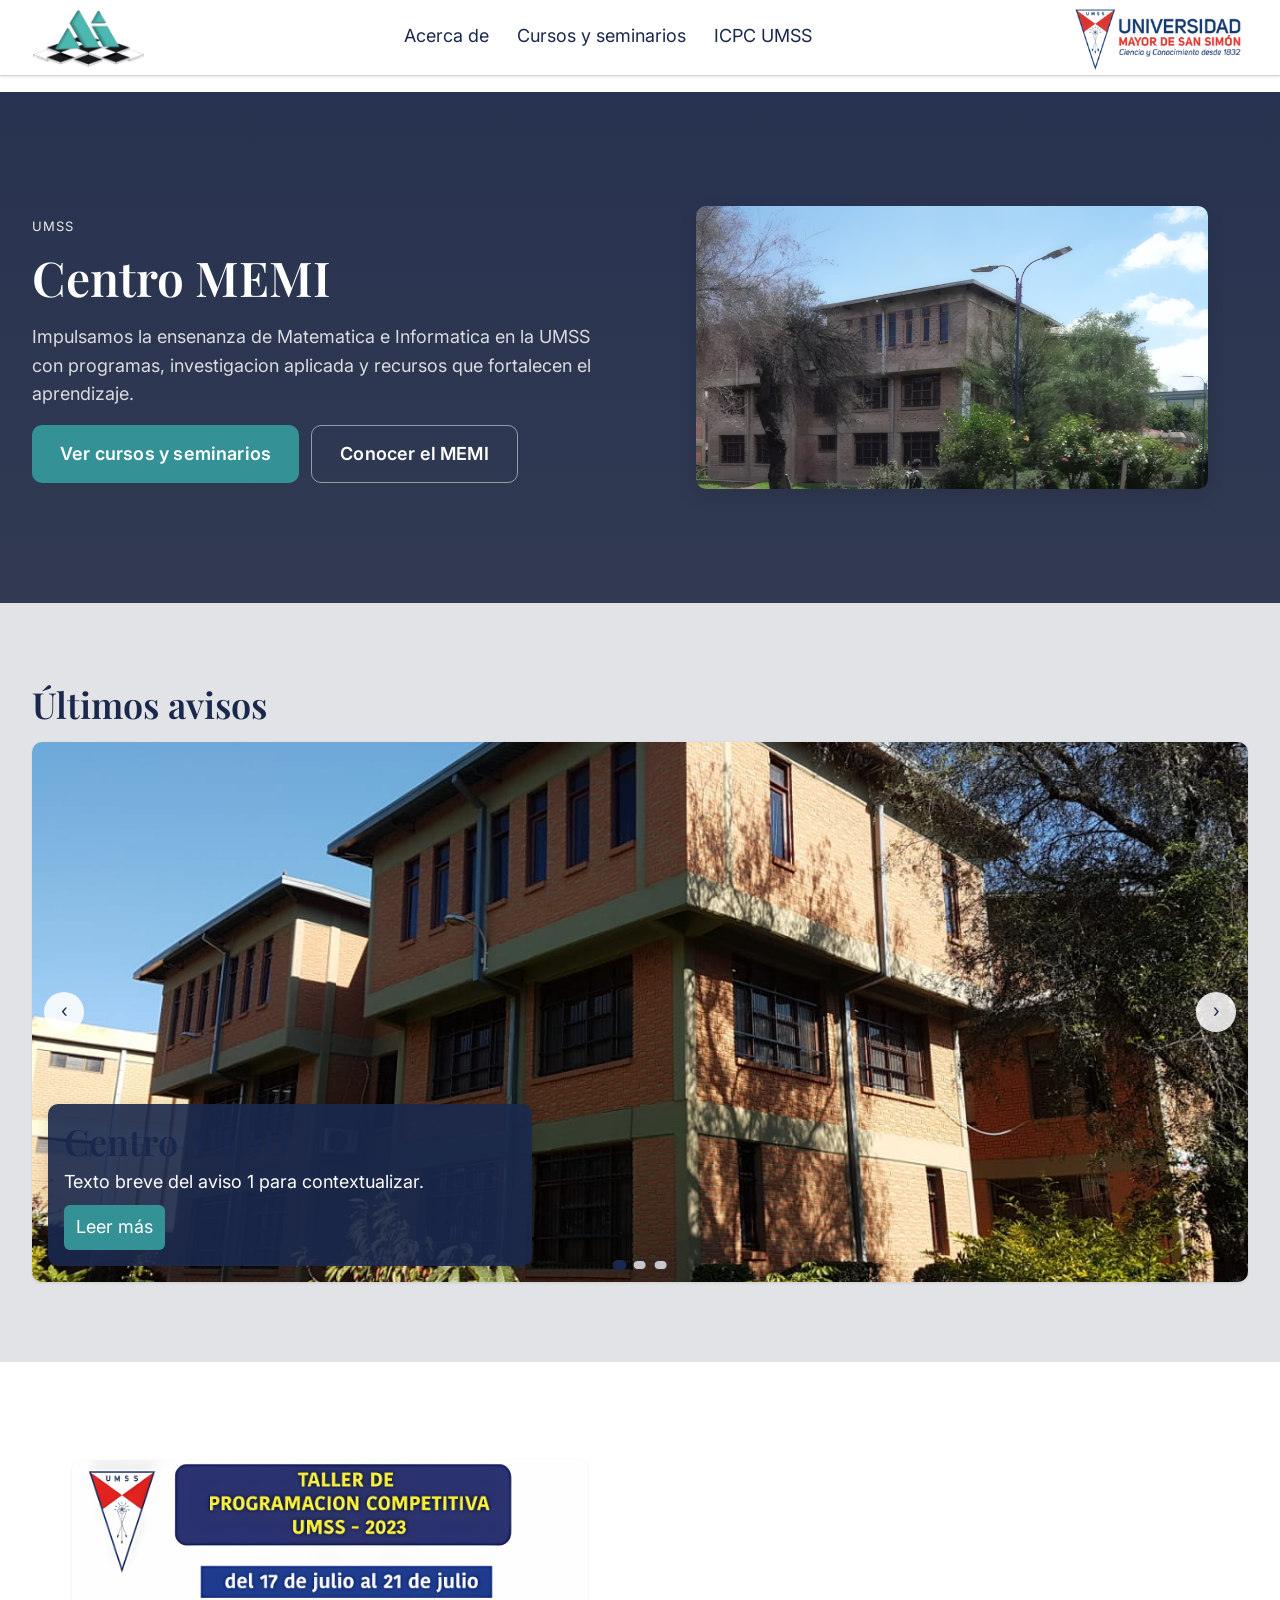
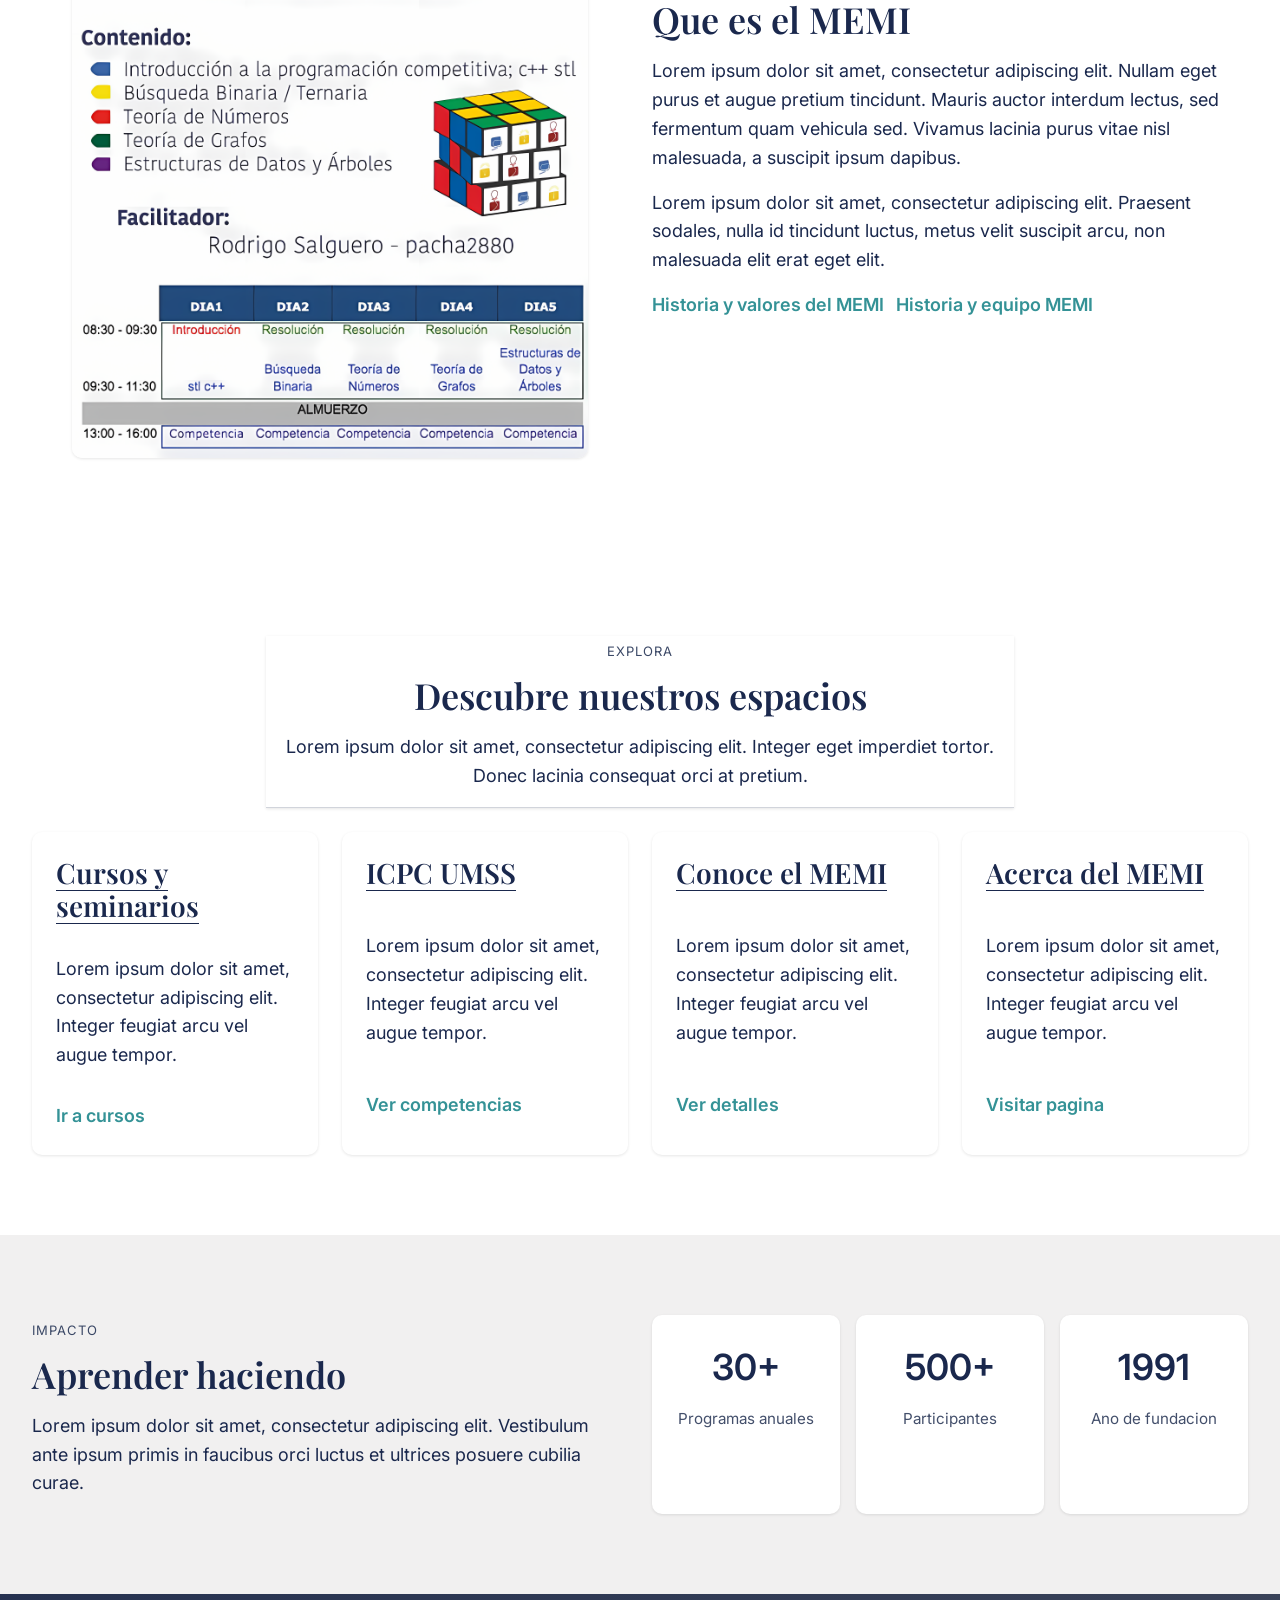
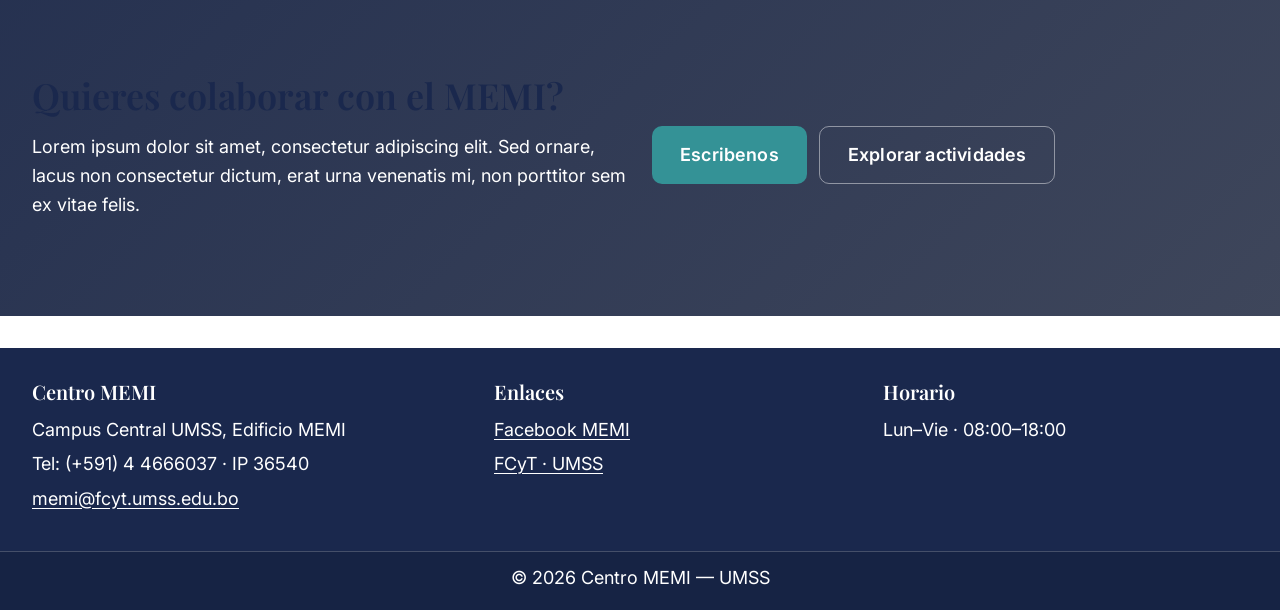
==== commit d0409754: "Refactor code structure for improved readability and maintainability" ====
--- a/index.html
+++ b/index.html
@@ -4,10 +4,9 @@
   <meta charset="UTF-8" />
   <meta name="viewport" content="width=device-width, initial-scale=1.0" />
   <title>Centro MEMI - UMSS</title>
-  <meta name="description" content="Centro MEMI: apoyo a la enseñanza de Matemática e Informática en la UMSS." />
+  <meta name="description" content="Centro MEMI: apoyo a la ensenanza de Matematica e Informatica en la UMSS." />
   <link rel="icon" type="image/png" href="img/logos/memi.png" />
 
-  <!-- CSS core y de componentes existentes -->
   <link rel="stylesheet" href="/css/core/variables.css" />
   <link rel="stylesheet" href="/css/core/base.css" />
   <link rel="stylesheet" href="/css/core/layout.css" />
@@ -17,91 +16,145 @@
   <link rel="stylesheet" href="/css/components/footer.css" />
   <link rel="stylesheet" href="/css/pages/home.css" />
 
-  <!-- Tipografías -->
   <link href="https://fonts.googleapis.com/css2?family=Inter:wght@400;500;600&family=Playfair+Display:wght@400;600&display=swap" rel="stylesheet" />
 </head>
 <body>
-
-  <!-- Header (inyectado) -->
   <div id="header-container"></div>
 
-  <!-- HERO: Propuesta de valor + CTAs -->
-  <section id="hero">
-    <div class="container">
-      <h1>Centro MEMI</h1>
-      <p>Centro de Mejoramiento de la enseñanza de la Matemática e Informática en la UMSS.</p>
-      <div class="actions">
-        <a class="btn btn-primary" href="/pages/courses.html">Ver cursos y seminarios</a>
-        <a class="btn btn-secondary" href="/pages/about.html">Conoce el MEMI</a>
+  <main>
+    <section class="home-hero">
+      <div class="container home-hero__inner">
+        <div class="home-hero__content">
+          <span class="home-eyebrow">UMSS</span>
+          <h1>Centro MEMI</h1>
+          <p>Impulsamos la ensenanza de Matematica e Informatica en la UMSS con programas, investigacion aplicada y recursos que fortalecen el aprendizaje.</p>
+          <div class="home-hero__actions">
+            <a class="home-btn home-btn--primary" href="/pages/courses.html">Ver cursos y seminarios</a>
+            <a class="home-btn home-btn--ghost" href="/pages/about.html">Conocer el MEMI</a>
+          </div>
+        </div>
+        <figure class="home-hero__media">
+          <img src="/img/MEMI.png" alt="Equipo colaborando con tecnologia" />
+        </figure>
       </div>
-    </div>
-  </section>
+    </section>
 
-  <!-- AVISOS / NOTICIAS (corto) -->
-  <section id="notices">
-    <div class="container">
-      <h2>Novedades</h2>
-      <div id="carousel-container"></div>
-    </div>
-  </section>
+    <section class="home-section home-notices">
+      <div class="container">
+        <h2>Últimos avisos</h2>
+        <div id="carousel-container"></div>
+      </div>
+    </section>
 
-  <!-- DESTACADOS / ACCESOS RÁPIDOS -->
-  <section id="highlights">
-    <div class="container">
-      <h2>Explora</h2>
-      <div class="grid">
-        <article class="card">
-          <h3><a href="/pages/courses.html">Cursos y Seminarios</a></h3>
-          <p>Actualización docente y profesional.</p>
-        </article>
-        <article class="card">
-          <h3><a href="/pages/publications.html">Publicaciones</a></h3>
-          <p>Material académico y técnico.</p>
-        </article>
-        <article class="card">
-          <h3><a href="/pages/services.html">Servicios</a></h3>
-          <p>Asesoría, talleres y eventos.</p>
-        </article>
-        <article class="card">
-          <h3><a href="/pages/icpc.html">ICPC UMSS</a></h3>
-          <p>Entrenamiento y actividades ICPC.</p>
-        </article>
+    <section class="home-section home-summary">
+      <div class="container home-summary__grid">
+        <figure class="home-summary__media">
+          <img src="/img/hero/hero2.jpg" alt="Participantes en un taller" />
+        </figure>
+        <div class="home-summary__content">
+          <h2>Que es el MEMI</h2>
+          <p>
+            Lorem ipsum dolor sit amet, consectetur adipiscing elit. Nullam eget purus et augue pretium
+            tincidunt. Mauris auctor interdum lectus, sed fermentum quam vehicula sed. Vivamus lacinia
+            purus vitae nisl malesuada, a suscipit ipsum dapibus.
+          </p>
+          <p>
+            Lorem ipsum dolor sit amet, consectetur adipiscing elit. Praesent sodales, nulla id tincidunt
+            luctus, metus velit suscipit arcu, non malesuada elit erat eget elit.
+          </p>
+          <div class="home-summary__links">
+            <a class="home-link" href="/pages/about.html">Historia y valores del MEMI</a>
+            <a class="home-link" href="/pages/about.html">Historia y equipo MEMI</a>
+          </div>
+        </div>
       </div>
-    </div>
-  </section>
+    </section>
 
-  <!-- SOBRE EL MEMI (teaser muy breve) -->
-  <section id="about-teaser">
-    <div class="container">
-      <h2>Sobre el MEMI</h2>
-      <p>Desde 1991 impulsamos la calidad de la enseñanza de la Matemática e Informática en la UMSS y la comunidad.</p>
-      <p><a class="link" href="/pages/about.html">Leer historia, misión y autoridades →</a></p>
-    </div>
-  </section>
 
-  <!-- TESTIMONIO / IMPACTO (opcional, 1 pieza breve) -->
-  <section id="impact" aria-label="Impacto">
-    <div class="container">
-      <blockquote>
-        <p>“El MEMI ha sido un referente en la actualización docente en nuestra facultad.”</p>
-        <cite>— Docente FCyT</cite>
-      </blockquote>
-    </div>
-  </section>
+    <section class="home-section home-destinations">
+      <div class="container">
+        <header class="home-section__header home-section__header--center">
+          <span class="home-eyebrow">Explora</span>
+          <h2>Descubre nuestros espacios</h2>
+          <p>
+            Lorem ipsum dolor sit amet, consectetur adipiscing elit. Integer eget imperdiet tortor. Donec
+            lacinia consequat orci at pretium.
+          </p>
+        </header>
+        <div class="home-cards">
+          <article class="home-card">
+            <h3><a href="/pages/courses.html">Cursos y seminarios</a></h3>
+            <p>Lorem ipsum dolor sit amet, consectetur adipiscing elit. Integer feugiat arcu vel augue tempor.</p>
+            <a class="home-card__link" href="/pages/courses.html">Ir a cursos</a>
+          </article>
+          <article class="home-card">
+            <h3><a href="/pages/icpc.html">ICPC UMSS</a></h3>
+            <p>Lorem ipsum dolor sit amet, consectetur adipiscing elit. Integer feugiat arcu vel augue tempor.</p>
+            <a class="home-card__link" href="/pages/icpc.html">Ver competencias</a>
+          </article>
+          <article class="home-card">
+            <h3><a href="/pages/about.html">Conoce el MEMI</a></h3>
+            <p>Lorem ipsum dolor sit amet, consectetur adipiscing elit. Integer feugiat arcu vel augue tempor.</p>
+            <a class="home-card__link" href="/pages/about.html">Ver detalles</a>
+          </article>
+          <article class="home-card">
+            <h3><a href="/pages/about.html">Acerca del MEMI</a></h3>
+            <p>Lorem ipsum dolor sit amet, consectetur adipiscing elit. Integer feugiat arcu vel augue tempor.</p>
+            <a class="home-card__link" href="/pages/about.html">Visitar pagina</a>
+          </article>
+        </div>
+      </div>
+    </section>
 
-  <!-- CONTACTO (CTA breve) -->
-  <section id="contact-cta">
-    <div class="container">
-      <h2>Contacto</h2>
-      <p>¿Tienes consultas sobre cursos o publicaciones?</p>
-      <p><a class="btn" href="/pages/contact.html">Ir a Contacto</a></p>
-    </div>
-  </section>
+    <section class="home-section home-metrics">
+      <div class="container home-metrics__inner">
+        <div class="home-metrics__intro">
+          <span class="home-eyebrow">Impacto</span>
+          <h2>Aprender haciendo</h2>
+          <p>
+            Lorem ipsum dolor sit amet, consectetur adipiscing elit. Vestibulum ante ipsum primis in
+            faucibus orci luctus et ultrices posuere cubilia curae.
+          </p>
+        </div>
+        <div class="home-metrics__stats">
+          <div class="stat">
+            <span class="stat__value">30+</span>
+            <span class="stat__label">Programas anuales</span>
+          </div>
+          <div class="stat">
+            <span class="stat__value">500+</span>
+            <span class="stat__label">Participantes</span>
+          </div>
+          <div class="stat">
+            <span class="stat__value">1991</span>
+            <span class="stat__label">Ano de fundacion</span>
+          </div>
+        </div>
+      </div>
+    </section>
 
-  <!-- Footer (inyectado) -->
+    <section class="home-section home-cta">
+      <div class="container home-cta__inner">
+        <div class="home-cta__content">
+          <h2>Quieres colaborar con el MEMI?</h2>
+          <p>
+            Lorem ipsum dolor sit amet, consectetur adipiscing elit. Sed ornare, lacus non consectetur
+            dictum, erat urna venenatis mi, non porttitor sem ex vitae felis.
+          </p>
+        </div>
+        <div class="home-cta__actions">
+          <a class="home-btn home-btn--primary" href="/pages/contact.html">Escribenos</a>
+          <a class="home-btn home-btn--ghost" href="/pages/courses.html">Explorar actividades</a>
+        </div>
+      </div>
+    </section>
+  </main>
+
   <div id="footer-container"></div>
 
-  <!-- Entrada JS (tu setup actual) -->
   <script type="module" src="/js/entries/home.entry.js"></script>
 </body>
 </html>
+
+
+
--- a/css/components/carousel.css
+++ b/css/components/carousel.css
@@ -41,7 +41,7 @@
   inset: auto var(--space-4) var(--space-4) var(--space-4);
   max-width: min(44ch, 85%);
   background: rgba(26, 40, 77, 0.75); /* fallback when color-mix unsupported */
-  background: color-mix(in oklab, var(--color-azul-profundo) 75%, transparent);
+  background: color-mix(in oklab, var(--color-azul-profundo) 90%, transparent);
   color: var(--color-blanco);
   padding: var(--space-4);
   border-radius: var(--radius-m);
--- a/css/pages/home.css
+++ b/css/pages/home.css
@@ -0,0 +1,249 @@
+.home-hero {
+  padding-block: calc(var(--space-6) * 2.6);
+  background: linear-gradient(180deg, color-mix(in oklab, var(--color-azul-profundo) 82%, black 10%) 0%, color-mix(in oklab, var(--color-azul-profundo) 68%, black 18%) 100%);
+  color: var(--color-blanco);
+}
+
+.home-hero__inner {
+  display: grid;
+  gap: var(--space-6);
+  align-items: center;
+}
+
+.home-eyebrow {
+  display: inline-block;
+  margin-bottom: var(--space-3);
+  font-size: 0.8125rem;
+  letter-spacing: 0.08em;
+  text-transform: uppercase;
+  color: color-mix(in oklab, currentColor 75%, var(--color-gris-medio));
+}
+
+.home-hero h1 {
+  color: var(--color-blanco);
+  margin-bottom: var(--space-4);
+}
+
+.home-hero__content p {
+  max-width: 60ch;
+  color: color-mix(in oklab, var(--color-blanco) 82%, transparent);
+}
+
+.home-hero__media img {
+  width: 100%;
+  border-radius: var(--radius-m);
+  box-shadow: var(--shadow-2);
+}
+
+.home-hero__actions {
+  display: flex;
+  flex-wrap: wrap;
+  gap: var(--space-3);
+  margin-top: var(--space-4);
+}
+
+.home-btn {
+  display: inline-flex;
+  align-items: center;
+  justify-content: center;
+  gap: var(--space-2);
+  padding: 0.85rem 1.75rem;
+  border-radius: var(--radius-m);
+  font-weight: 600;
+  letter-spacing: 0.01em;
+  text-decoration: none;
+  transition: filter 0.2s ease, transform 0.2s ease;
+}
+
+.home-btn--primary {
+  background: var(--color-verde-memi);
+  color: var(--color-blanco);
+}
+
+.home-btn--ghost {
+  background: transparent;
+  color: var(--color-blanco);
+  border: 1px solid color-mix(in oklab, var(--color-blanco) 50%, transparent);
+}
+
+.home-btn:hover {
+  filter: brightness(0.9);
+  transform: translateY(-1px);
+}
+
+.home-btn:focus-visible {
+  outline: var(--focus-outline);
+  outline-offset: 2px;
+}
+
+.home-section {
+  padding-block: calc(var(--space-6) * 2);
+}
+
+.home-summary {
+  background: var(--color-blanco);
+}
+
+.home-summary__grid {
+  display: grid;
+  gap: var(--space-5);
+  align-items: center;
+}
+
+.home-summary__media img {
+  width: 100%;
+  border-radius: var(--radius-m);
+  box-shadow: var(--shadow-1);
+}
+
+.home-summary__links {
+  display: flex;
+  flex-wrap: wrap;
+  gap: var(--space-3);
+}
+
+.home-link {
+  font-weight: 600;
+  color: var(--color-verde-memi);
+  text-decoration: none;
+}
+
+.home-link:hover {
+  text-decoration: underline;
+}
+
+.home-section__header {
+  max-width: 68ch;
+  margin-bottom: var(--space-5);
+}
+
+.home-section__header--center {
+  text-align: center;
+  margin-inline: auto;
+}
+
+.home-notices {
+  background: color-mix(in oklab, var(--color-azul-profundo) 6%, var(--color-gris-claro));
+}
+
+.home-destinations {
+  background: var(--color-blanco);
+}
+
+.home-cards {
+  display: grid;
+  gap: var(--space-5);
+}
+
+.home-card {
+  background: var(--color-blanco);
+  border-radius: var(--radius-m);
+  padding: var(--space-5);
+  box-shadow: var(--shadow-1);
+  display: grid;
+  gap: var(--space-4);
+  transition: transform 0.2s ease, box-shadow 0.2s ease;
+}
+
+.home-card:hover {
+  transform: translateY(-4px);
+  box-shadow: var(--shadow-2);
+}
+
+.home-card__link {
+  font-weight: 600;
+  color: var(--color-verde-memi);
+  text-decoration: none;
+}
+
+.home-card__link:hover {
+  text-decoration: underline;
+}
+
+.home-metrics {
+  background: var(--color-gris-claro);
+}
+
+.home-metrics__inner {
+  display: grid;
+  gap: var(--space-5);
+}
+
+.home-metrics__stats {
+  display: grid;
+  gap: var(--space-4);
+}
+
+.stat {
+  background: var(--color-blanco);
+  border-radius: var(--radius-m);
+  padding: var(--space-5);
+  text-align: center;
+  box-shadow: var(--shadow-1);
+}
+
+.stat__value {
+  display: block;
+  font-size: 2.25rem;
+  font-weight: 600;
+  color: var(--color-azul-profundo);
+  margin-bottom: var(--space-2);
+}
+
+.stat__label {
+  font-size: 0.95rem;
+  color: color-mix(in oklab, var(--color-azul-profundo) 70%, var(--color-gris-medio));
+}
+
+.home-cta {
+  background: linear-gradient(135deg, color-mix(in oklab, var(--color-azul-profundo) 85%, black 8%), color-mix(in oklab, var(--color-azul-profundo) 60%, black 20%));
+  color: var(--color-blanco);
+}
+
+.home-cta__inner {
+  display: grid;
+  gap: var(--space-5);
+  align-items: center;
+}
+
+.home-cta__actions {
+  display: flex;
+  flex-wrap: wrap;
+  gap: var(--space-3);
+}
+
+.home-cta .home-btn--ghost {
+  color: var(--color-blanco);
+  border-color: color-mix(in oklab, var(--color-blanco) 45%, transparent);
+}
+
+@media (min-width: 768px) {
+  .home-hero__inner,
+  .home-summary__grid,
+  .home-metrics__inner,
+  .home-cta__inner {
+    grid-template-columns: repeat(2, minmax(0, 1fr));
+  }
+
+  .home-cards {
+    grid-template-columns: repeat(2, minmax(0, 1fr));
+  }
+
+  .home-metrics__stats {
+    grid-template-columns: repeat(3, minmax(0, 1fr));
+  }
+}
+
+@media (min-width: 1024px) {
+  .home-hero {
+    padding-block: calc(var(--space-6) * 3);
+  }
+
+  .home-section {
+    padding-block: calc(var(--space-6) * 2.5);
+  }
+
+  .home-cards {
+    grid-template-columns: repeat(4, minmax(0, 1fr));
+  }
+}
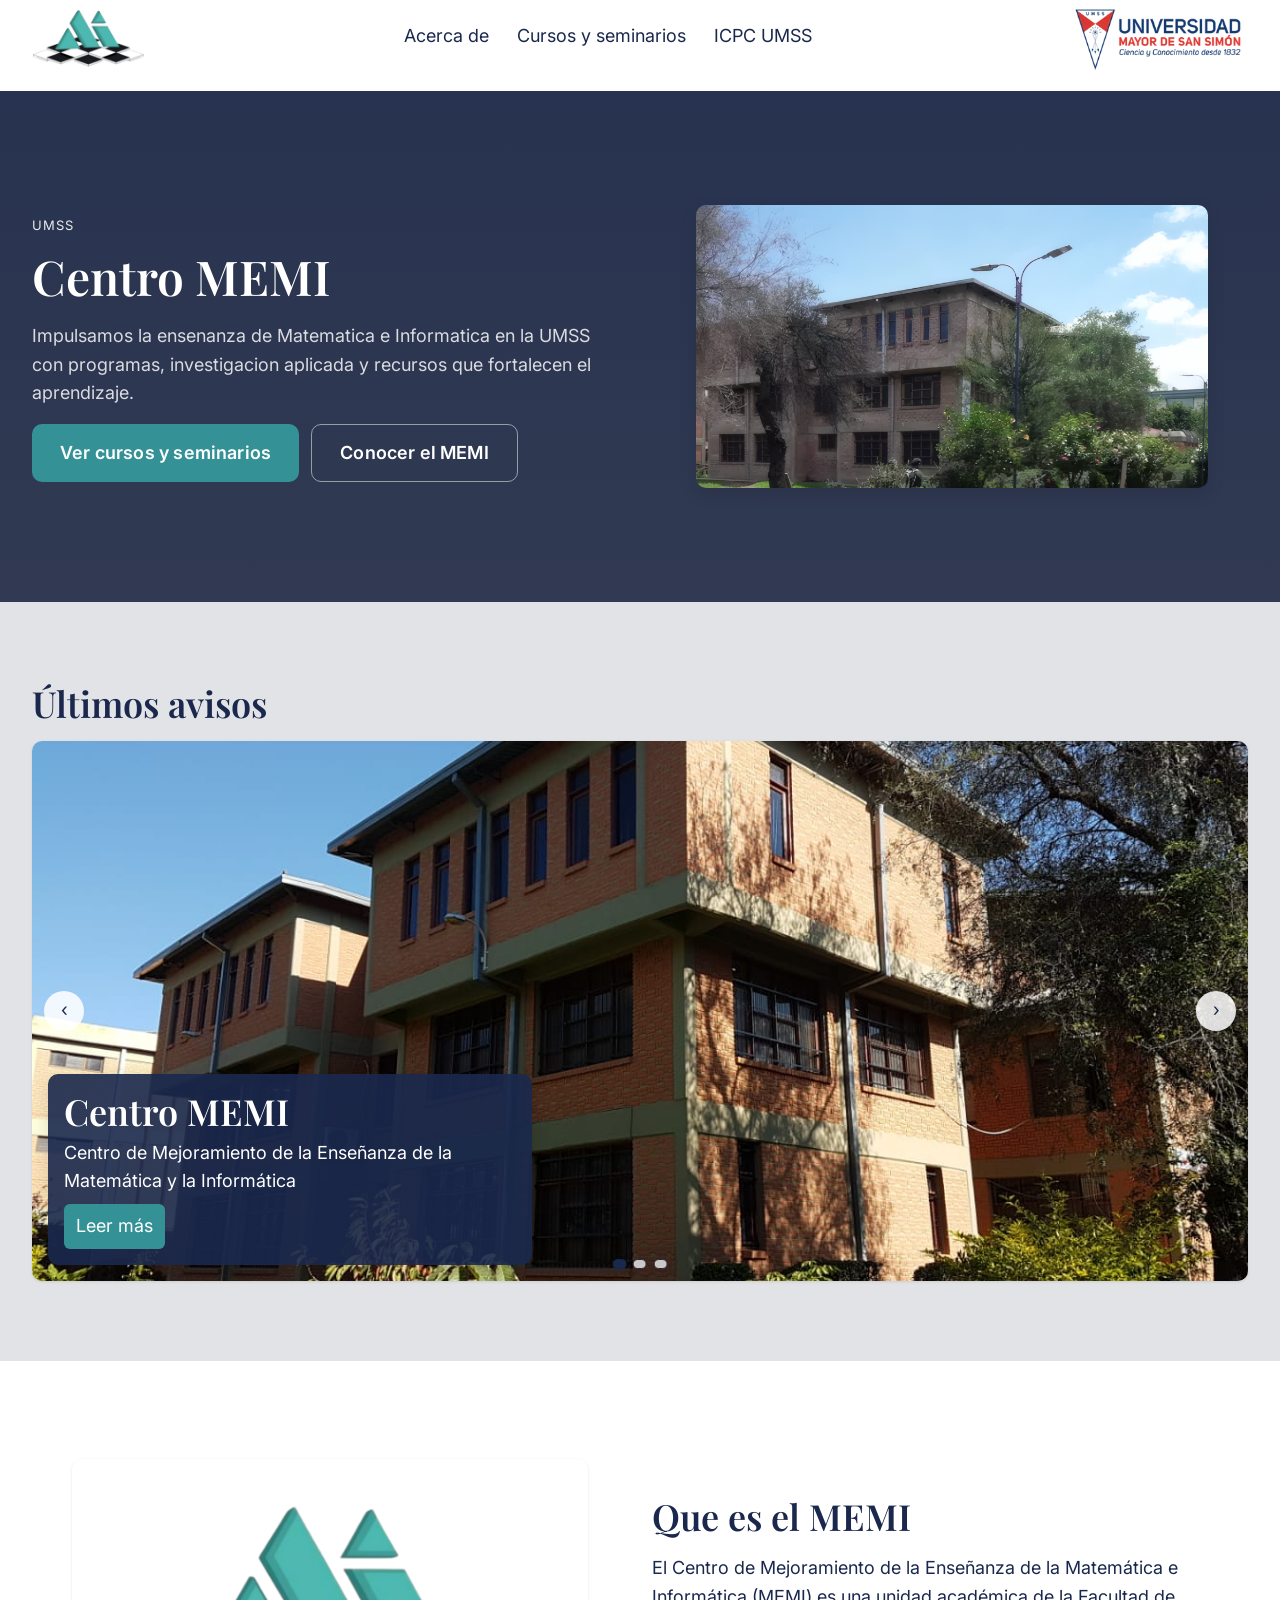
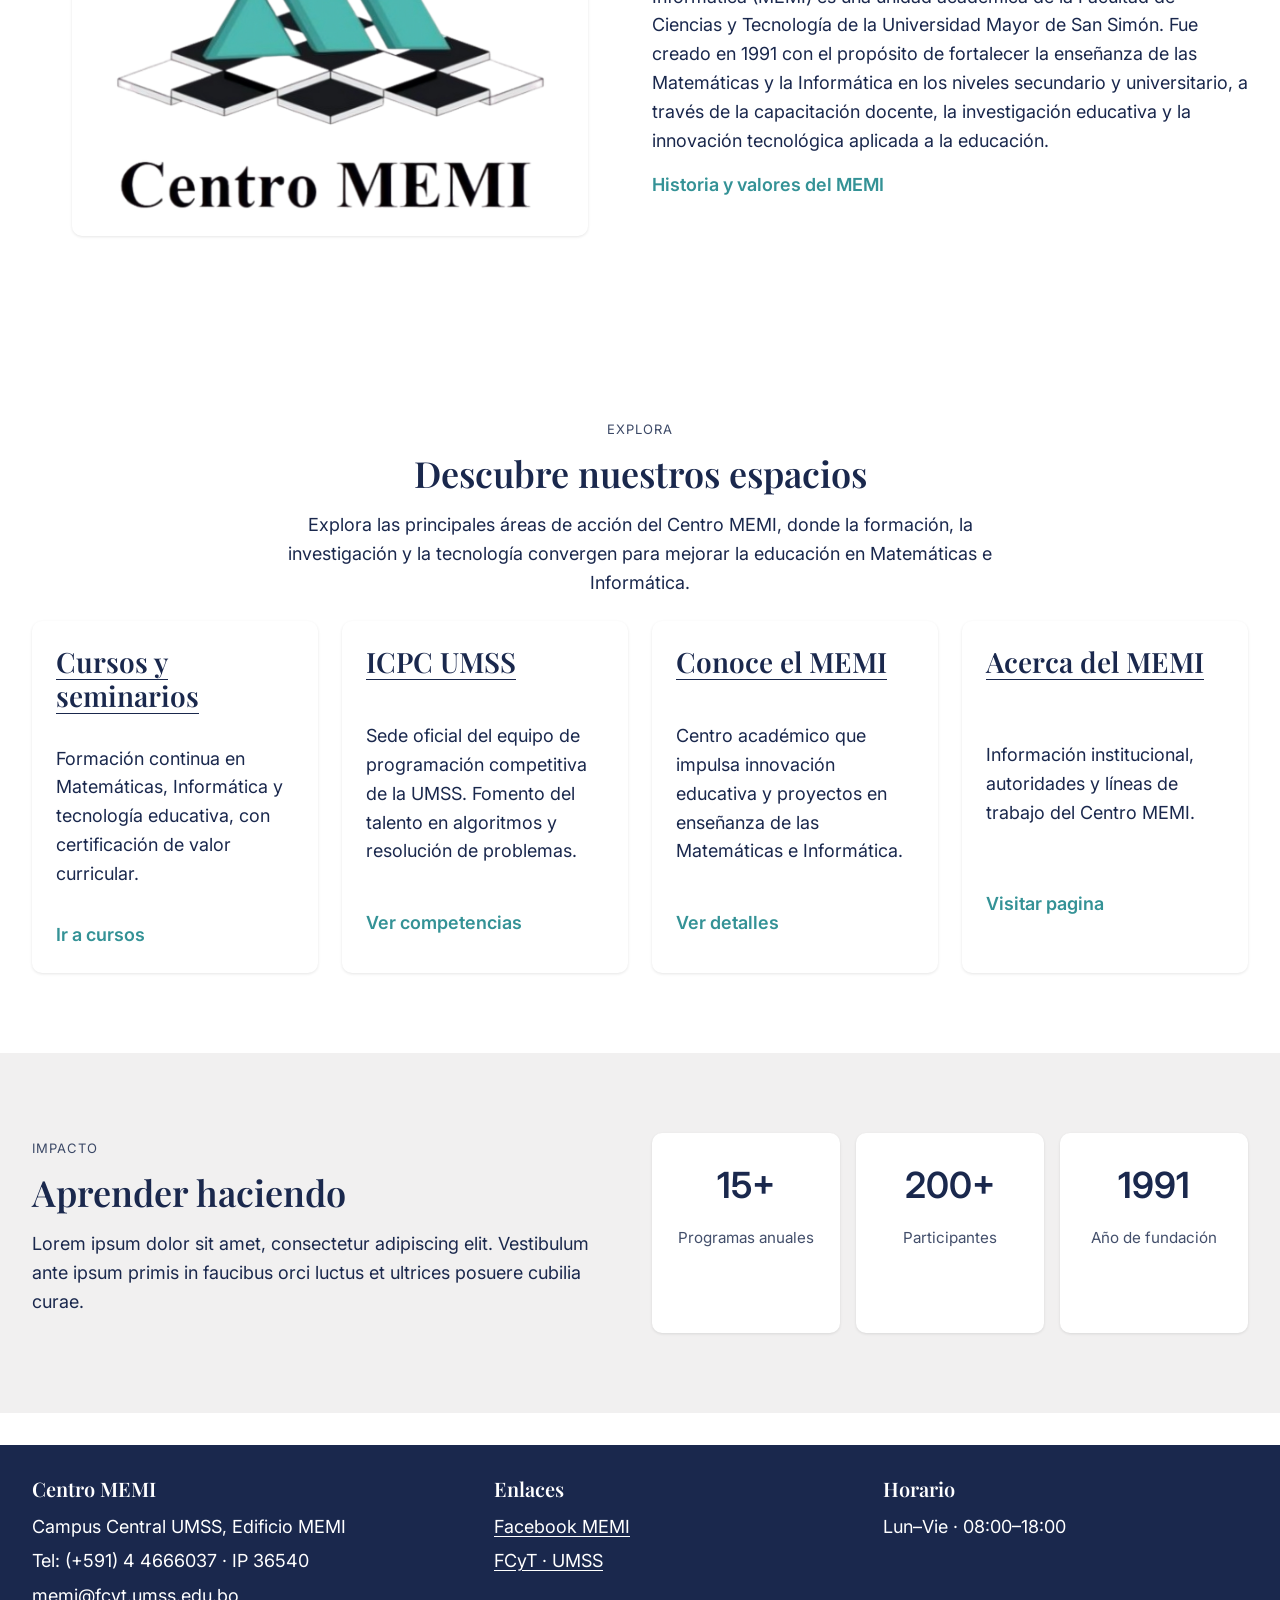
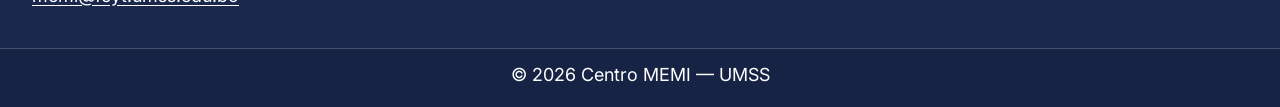
==== commit 43720c66: "Update carousel and page content for improved clarity and relevance; enhance CSS styles for better a" ====
--- a/index.html
+++ b/index.html
@@ -49,22 +49,17 @@
     <section class="home-section home-summary">
       <div class="container home-summary__grid">
         <figure class="home-summary__media">
-          <img src="/img/hero/hero2.jpg" alt="Participantes en un taller" />
+          <img src="/img/logos/Memi_long.png" alt="Participantes en un taller" />
         </figure>
         <div class="home-summary__content">
           <h2>Que es el MEMI</h2>
           <p>
-            Lorem ipsum dolor sit amet, consectetur adipiscing elit. Nullam eget purus et augue pretium
-            tincidunt. Mauris auctor interdum lectus, sed fermentum quam vehicula sed. Vivamus lacinia
-            purus vitae nisl malesuada, a suscipit ipsum dapibus.
-          </p>
-          <p>
-            Lorem ipsum dolor sit amet, consectetur adipiscing elit. Praesent sodales, nulla id tincidunt
-            luctus, metus velit suscipit arcu, non malesuada elit erat eget elit.
+            El Centro de Mejoramiento de la Enseñanza de la Matemática e Informática (MEMI) es una unidad académica de la Facultad de Ciencias y Tecnología de la Universidad Mayor de San Simón.
+            Fue creado en 1991 con el propósito de fortalecer la enseñanza de las Matemáticas y la Informática en los niveles secundario y 
+            universitario, a través de la capacitación docente, la investigación educativa y la innovación tecnológica aplicada a la educación.
           </p>
           <div class="home-summary__links">
             <a class="home-link" href="/pages/about.html">Historia y valores del MEMI</a>
-            <a class="home-link" href="/pages/about.html">Historia y equipo MEMI</a>
           </div>
         </div>
       </div>
@@ -77,30 +72,31 @@
           <span class="home-eyebrow">Explora</span>
           <h2>Descubre nuestros espacios</h2>
           <p>
-            Lorem ipsum dolor sit amet, consectetur adipiscing elit. Integer eget imperdiet tortor. Donec
-            lacinia consequat orci at pretium.
+            Explora las principales áreas de acción del Centro MEMI, donde la formación, la investigación y la tecnología convergen
+            para mejorar la educación en Matemáticas e Informática.
           </p>
         </header>
         <div class="home-cards">
           <article class="home-card">
             <h3><a href="/pages/courses.html">Cursos y seminarios</a></h3>
-            <p>Lorem ipsum dolor sit amet, consectetur adipiscing elit. Integer feugiat arcu vel augue tempor.</p>
+            <p>Formación continua en Matemáticas, Informática y tecnología educativa, con certificación de valor curricular.</p>
             <a class="home-card__link" href="/pages/courses.html">Ir a cursos</a>
           </article>
           <article class="home-card">
             <h3><a href="/pages/icpc.html">ICPC UMSS</a></h3>
-            <p>Lorem ipsum dolor sit amet, consectetur adipiscing elit. Integer feugiat arcu vel augue tempor.</p>
+            <p>Sede oficial del equipo de programación competitiva de la UMSS.
+              Fomento del talento en algoritmos y resolución de problemas.</p>
             <a class="home-card__link" href="/pages/icpc.html">Ver competencias</a>
           </article>
           <article class="home-card">
             <h3><a href="/pages/about.html">Conoce el MEMI</a></h3>
-            <p>Lorem ipsum dolor sit amet, consectetur adipiscing elit. Integer feugiat arcu vel augue tempor.</p>
+            <p>Centro académico que impulsa innovación educativa y proyectos en enseñanza de las Matemáticas e Informática.</p>
             <a class="home-card__link" href="/pages/about.html">Ver detalles</a>
           </article>
           <article class="home-card">
             <h3><a href="/pages/about.html">Acerca del MEMI</a></h3>
-            <p>Lorem ipsum dolor sit amet, consectetur adipiscing elit. Integer feugiat arcu vel augue tempor.</p>
-            <a class="home-card__link" href="/pages/about.html">Visitar pagina</a>
+            <p>Información institucional, autoridades y líneas de trabajo del Centro MEMI.</p>
+            <a class="home-card__link" href="https://www.facebook.com/memiumss/?locale=es_LA">Visitar pagina</a>
           </article>
         </div>
       </div>
@@ -118,33 +114,17 @@
         </div>
         <div class="home-metrics__stats">
           <div class="stat">
-            <span class="stat__value">30+</span>
+            <span class="stat__value">15+</span>
             <span class="stat__label">Programas anuales</span>
           </div>
           <div class="stat">
-            <span class="stat__value">500+</span>
+            <span class="stat__value">200+</span>
             <span class="stat__label">Participantes</span>
           </div>
           <div class="stat">
             <span class="stat__value">1991</span>
-            <span class="stat__label">Ano de fundacion</span>
+            <span class="stat__label">Año de fundación</span>
           </div>
-        </div>
-      </div>
-    </section>
-
-    <section class="home-section home-cta">
-      <div class="container home-cta__inner">
-        <div class="home-cta__content">
-          <h2>Quieres colaborar con el MEMI?</h2>
-          <p>
-            Lorem ipsum dolor sit amet, consectetur adipiscing elit. Sed ornare, lacus non consectetur
-            dictum, erat urna venenatis mi, non porttitor sem ex vitae felis.
-          </p>
-        </div>
-        <div class="home-cta__actions">
-          <a class="home-btn home-btn--primary" href="/pages/contact.html">Escribenos</a>
-          <a class="home-btn home-btn--ghost" href="/pages/courses.html">Explorar actividades</a>
         </div>
       </div>
     </section>
--- a/css/core/variables.css
+++ b/css/core/variables.css
@@ -35,7 +35,7 @@
 
   /* Layout base */
   --container-max: 1200px;
-  --gutter-inline: 1rem;      /* padding lateral en móvil */
+  --gutter-inline: 1rem;      
 
   /* Header */
   --header-h-mobile: 56px;
@@ -58,7 +58,7 @@
 @media (min-width: 768px) {
   :root {
     --text-base: 17px;
-    --text-h1: 2.5rem;   /* ~40px */
+    --text-h1: 2.5rem; 
     --text-h2: 2rem;
     --text-h3: 1.5rem;
     --text-h4: 1.25rem;
@@ -71,10 +71,10 @@
 @media (min-width: 1280px) {
   :root {
     --text-base: 18px;
-    --text-h1: 3rem;     /* ~48px */
+    --text-h1: 3rem;     
     --text-h2: 2.25rem;
     --text-h3: 1.75rem;
-    --text-h4: 1.25rem;  /* mantenemos h4 cómodo */
+    --text-h4: 1.25rem; 
 
     --gutter-inline: 2rem;
     --container-max: 1280px;
--- a/css/core/base.css
+++ b/css/core/base.css
@@ -72,7 +72,6 @@
   color: var(--color-blanco);
 }
 
-/* Respeto a usuarios con motion reducido */
 @media (prefers-reduced-motion: reduce) {
   * {
     animation-duration: 0.01ms !important;
--- a/css/core/layout.css
+++ b/css/core/layout.css
@@ -1,24 +1,11 @@
-/* ===== Contenedor fluido ===== */
+
 .container {
   max-width: var(--container-max);
   padding-inline: var(--gutter-inline);
   margin-inline: auto;
 }
 
-/* ===== Header sticky (mobile first) ===== */
-header {
-  position: sticky;
-  top: 0;
-  z-index: var(--z-header);
-  background: var(--color-blanco);
-  border-bottom: 1px solid color-mix(in oklab, var(--color-azul-profundo) 20%, transparent);
-  box-shadow: var(--shadow-1);
-  min-height: var(--header-h-mobile);
-  display: block;
-}
 
-/* Distribución interna del header en móvil:
-   logo MEMI | toggle | logo UMSS */
 .header-container {
   display: grid;
   grid-template-columns: auto 48px auto;
@@ -27,38 +14,33 @@
   min-height: var(--header-h-mobile);
 }
 
-/* Logos: altura coherente y sin deformación */
 .logo-memi img,
 .logo-umss img {
   height: 50px;
   width: auto;
 }
 
-/* Alineaciones por defecto (mobile):
-   MEMI a la izquierda, toggle centrado, UMSS a la derecha */
 .logo-memi { justify-self: start; }
 .menu-toggle { justify-self: center; }
 .logo-umss { justify-self: end; }
 
-/* Espaciado debajo del header para que el contenido no quede pegado */
 main { padding-top: var(--space-4); }
 
-/* ===== Breakpoint tablet/desktop ===== */
+
 @media (min-width: 768px) {
-  /* Header un poco más alto y con más “aire” */
+
   header { min-height: var(--header-h-desktop); }
 
   .header-container {
-    grid-template-columns: auto 1fr auto;   /* MEMI | NAV | UMSS */
+    grid-template-columns: auto 1fr auto; 
     gap: var(--space-4);
   }
 
-  /* Logos ligeramente más grandes en desktop */
   .logo-memi img,
   .logo-umss img { height: 75px; }
 }
 
-/* ===== Footer (mobile first) ===== */
+
 footer {
   background: var(--color-azul-profundo);
   color: var(--color-blanco);
--- a/css/components/navigation.css
+++ b/css/components/navigation.css
@@ -51,7 +51,7 @@
   .nav-menu ul {
     display: flex;
     align-items: center;
-    justify-content: center;     /* nav centrado */
+    justify-content: center;   
     list-style: none;
     gap: clamp(0.5rem, 2vw, 1.25rem);
     margin: 0;
@@ -67,7 +67,7 @@
     transition: border-color .2s ease;
   }
   .nav-menu a:hover {
-    border-bottom-color: var(--color-verde-memi); /* acento sutil */
+    border-bottom-color: var(--color-verde-memi); 
   }
   .nav-menu a:focus-visible {
     outline: var(--focus-outline);
--- a/css/components/nav-panel.css
+++ b/css/components/nav-panel.css
@@ -2,14 +2,13 @@
 .nav-panel {
   background: var(--color-blanco);
   border-bottom: 1px solid color-mix(in oklab, var(--color-azul-profundo) 15%, transparent);
-  overflow: hidden;                /* necesario para el slide */
-  max-height: 0;                   /* cerrado por defecto */
+  overflow: hidden;             
+  max-height: 0;               
   transition: max-height .28s ease;
   will-change: max-height;
 }
 
 .nav-panel.is-open {
-  /* max-height dinamico lo establece JS mediante scrollHeight */
 }
 
 .nav-panel-list {
--- a/css/components/carousel.css
+++ b/css/components/carousel.css
@@ -46,6 +46,9 @@
   padding: var(--space-4);
   border-radius: var(--radius-m);
   box-shadow: var(--shadow-2);
+}
+.carousel-caption :where(h1, h2, h3, h4, h5, h6, p, li, span, small, strong, em, a) {
+  color: var(--color-blanco);
 }
 .carousel-caption h2 { margin: 0 0 .35rem; font-family: var(--font-heading); }
 .carousel-caption p  { margin: 0 0 .5rem; }
@@ -100,7 +103,6 @@
   opacity: 1;
 }
 
-/* Responsive refinements */
 @media (max-width: 767px) {
   .carousel-slide {
     min-height: 540px;
@@ -112,26 +114,26 @@
     object-fit: contain;
   }
 }
-/* Altura consistente por relación de aspecto */
+
 .carousel-slide {
-  aspect-ratio: 16 / 10;        /* móvil: más alto para que el texto respire */
+  aspect-ratio: 16 / 10;       
   position: relative;
-  overflow: hidden;              /* recorta la imagen sobrante */
+  overflow: hidden;           
 }
 
-/* La imagen siempre llena el slide */
 .carousel-slide img {
   width: 100%;
   height: 100%;
-  object-fit: cover;             /* rellena y recorta sin deformar */
-  object-position: center;       /* ajusta el foco si hace falta */
+  object-fit: cover;           
+  object-position: center;      
   display: block;
 }
 
-/* En pantallas mayores, banner más panorámico */
+
 @media (min-width: 768px) {
   .carousel-slide { aspect-ratio: 16 / 7; }
 }
 @media (min-width: 1280px) {
   .carousel-slide { aspect-ratio: 21 / 9; }
 }
+
